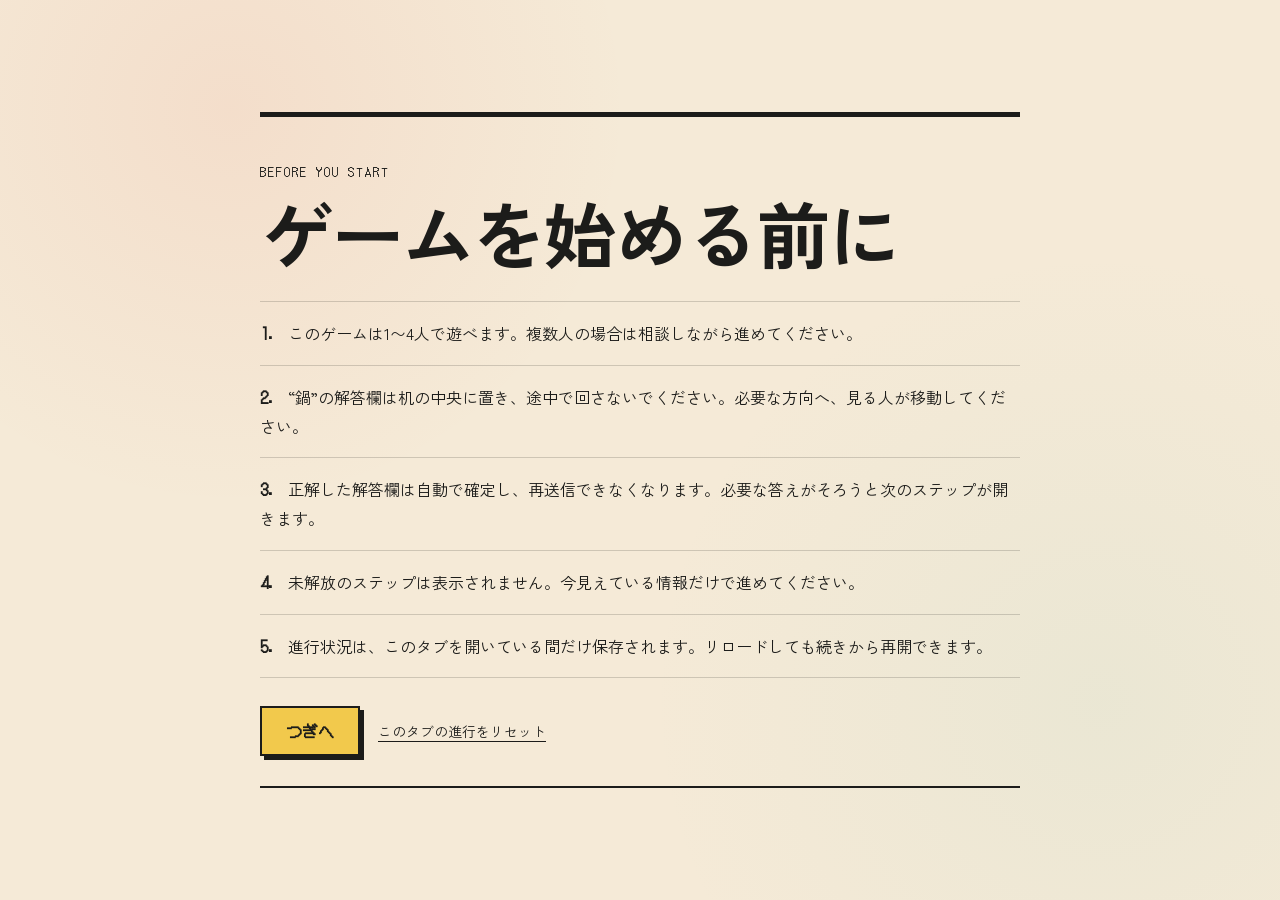
==== index.html @ 9301e927 "Add files via upload" ====
<!doctype html>
<html lang="ja">
<head>
  <meta charset="utf-8" />
  <meta name="viewport" content="width=device-width, initial-scale=1, viewport-fit=cover" />
  <title>ミステリーポットラック -YA MI NA BE-</title>
  <meta name="theme-color" content="#f6eddc" />
  <link rel="preconnect" href="https://fonts.googleapis.com">
  <link rel="preconnect" href="https://fonts.gstatic.com" crossorigin>
  <link href="https://fonts.googleapis.com/css2?family=DotGothic16&family=Zen+Kaku+Gothic+New:wght@400;500;700;900&display=swap" rel="stylesheet">
  <link rel="stylesheet" href="./style.css" />
</head>
<body>
  <div class="onboarding" id="onboarding" aria-live="polite">
    <section class="onboarding-page is-active" data-onboarding-page="notice">
      <div class="onboarding-card">
        <p class="eyebrow">BEFORE YOU START</p>
        <h1 class="onboarding-title">ゲームを始める前に</h1>
        <div class="notice-list">
          <p><strong>1.</strong> このゲームは1〜4人で遊べます。複数人の場合は相談しながら進めてください。</p>
          <p><strong>2.</strong> “鍋”の解答欄は机の中央に置き、途中で回さないでください。必要な方向へ、見る人が移動してください。</p>
          <p><strong>3.</strong> 正解した解答欄は自動で確定し、再送信できなくなります。必要な答えがそろうと次のステップが開きます。</p>
          <p><strong>4.</strong> 未解放のステップは表示されません。今見えている情報だけで進めてください。</p>
          <p><strong>5.</strong> 進行状況は、このタブを開いている間だけ保存されます。リロードしても続きから再開できます。</p>
        </div>
        <div class="onboarding-actions">
          <button class="primary-button" id="toNameStep" type="button">つぎへ</button>
          <button class="text-button" id="resetProgress" type="button">このタブの進行をリセット</button>
        </div>
      </div>
    </section>

    <section class="onboarding-page" data-onboarding-page="name" aria-hidden="true">
      <div class="onboarding-card name-card">
        <p class="eyebrow">YOUR NAME</p>
        <h2 class="onboarding-title">あなたの名前を入力してください</h2>
        <p class="name-note">仮名6文字以内で入力してください。<br><span>※ハンドルネームも可能です。</span></p>
        <label class="name-label" for="playerName">なまえ</label>
        <div class="name-entry">
          <input id="playerName" type="text" maxlength="6" autocomplete="off" inputmode="text" placeholder="例：ユウ" aria-describedby="nameError">
          <button class="primary-button" id="startGame" type="button">はじめる</button>
        </div>
        <p class="name-error" id="nameError" role="alert"></p>
        <div class="name-preview" id="namePreview" aria-hidden="true">
          <div class="mini-avatar" id="namePreviewAvatar"><span class="mini-initial">Y</span></div>
          <div><span class="name-preview-label">表示イメージ</span><strong id="namePreviewText">ユウ</strong><small id="namePreviewRoman">YUU</small></div>
        </div>
        <button class="text-button back-button" id="backToNotice" type="button">注意事項にもどる</button>
      </div>
    </section>
  </div>

  <div id="gameShell" hidden>
    <button class="hint-button" type="button" onclick="window.open('./hint.html','_blank')" aria-label="ヒントを開く">
      <span class="hint-icon">?</span><span>HINT</span>
    </button>

    <header class="hero" id="top">
      <div class="hero-noise"></div>
      <div class="steam steam-1"></div>
      <div class="steam steam-2"></div>
      <div class="hero-inner">
        <p class="eyebrow">MYSTERY × POTLUCK × YA MI NA BE</p>
        <h1>
          <span class="title-main">ミステリーポットラック</span>
          <span class="title-sub">- YA MI NA BE -</span>
        </h1>
        <p class="tagline">その鍋の中身は、謎だけが知っている。</p>
        <div class="hero-pot" aria-hidden="true">
          <div class="pot-rim"></div>
          <div class="pot-body"><span>?</span><span>?</span><span>?</span><span>?</span></div>
        </div>
        <p class="scroll-cue">SCROLL TO START</p>
      </div>
    </header>

    <main>
      <section class="chapter chapter-light" id="stage-1" data-stage="1">
        <div class="chapter-index">01</div>
        <div class="chapter-copy">
          <p class="chapter-kicker" data-ui="stage1.kicker"></p>
          <h2 data-ui="stage1.title"></h2>
          <p data-ui="stage1.body"></p>
        </div>
        <div class="answer-grid answer-grid-4" data-answer-group="first4">
          <article class="answer-panel side-a"><div class="side-mark">A</div><label for="a1">Aの食材</label><div class="answer-row"><input id="a1" autocomplete="off" placeholder="こたえを入力"><button data-check="a1">CHECK</button></div><p class="feedback" id="fb-a1"></p></article>
          <article class="answer-panel side-b"><div class="side-mark">B</div><label for="b1">Bの食材</label><div class="answer-row"><input id="b1" autocomplete="off" placeholder="こたえを入力"><button data-check="b1">CHECK</button></div><p class="feedback" id="fb-b1"></p></article>
          <article class="answer-panel side-c"><div class="side-mark">C</div><label for="c1">Cの食材</label><div class="answer-row"><input id="c1" autocomplete="off" placeholder="こたえを入力"><button data-check="c1">CHECK</button></div><p class="feedback" id="fb-c1"></p></article>
          <article class="answer-panel side-d"><div class="side-mark">D</div><label for="d1">Dの食材</label><div class="answer-row"><input id="d1" autocomplete="off" placeholder="こたえを入力"><button data-check="d1">CHECK</button></div><p class="feedback" id="fb-d1"></p></article>
        </div>
      </section>

      <section class="chapter chapter-dark stage-hidden" id="stage-2" aria-hidden="true">
        <div class="chapter-index">02</div>
        <div class="chapter-copy"><p class="chapter-kicker" data-ui="stage2.kicker"></p><h2 data-ui="stage2.title"></h2><p data-ui="stage2.body"></p></div>
        <div class="answer-grid answer-grid-3" data-answer-group="first3">
          <article class="answer-panel compact"><div class="side-mark">E</div><label for="e1">共通食材 1</label><div class="answer-row"><input id="e1" autocomplete="off" placeholder="こたえ"><button data-check="e1">CHECK</button></div><p class="feedback" id="fb-e1"></p></article>
          <article class="answer-panel compact"><div class="side-mark">F</div><label for="f1">共通食材 2</label><div class="answer-row"><input id="f1" autocomplete="off" placeholder="こたえ"><button data-check="f1">CHECK</button></div><p class="feedback" id="fb-f1"></p></article>
          <article class="answer-panel compact"><div class="side-mark">G</div><label for="g1">共通食材 3</label><div class="answer-row"><input id="g1" autocomplete="off" placeholder="こたえ"><button data-check="g1">CHECK</button></div><p class="feedback" id="fb-g1"></p></article>
        </div>
      </section>

      <section class="chapter chapter-accent stage-hidden" id="stage-3" aria-hidden="true">
        <div class="chapter-index">03</div>
        <div class="chapter-copy"><p class="chapter-kicker" data-ui="stage3.kicker"></p><h2 data-ui="stage3.title"></h2><p data-ui="stage3.body"></p></div>
        <div class="final-entry"><input id="darkFinal" autocomplete="off" placeholder="最終回答"><button data-check="darkFinal">ANSWER</button><p class="feedback" id="fb-darkFinal"></p></div>
      </section>

      <section class="chapter chapter-turn stage-hidden" id="stage-turn" aria-hidden="true">
        <div class="chapter-index">04</div>
        <div class="chapter-copy"><p class="chapter-kicker" data-ui="turn.kicker"></p><h2 data-ui="turn.title"></h2><p data-ui="turn.body"></p></div>
        <div class="turn-puzzle-placeholder" aria-label="追加問題の仮表示">
          <p>［ここに追加問題が表示されます］</p>
        </div>
        <div class="final-entry"><input id="turnStep" autocomplete="off" placeholder="こたえを入力"><button data-check="turnStep">ANSWER</button><p class="feedback" id="fb-turnStep"></p></div>
      </section>

      <section class="chapter chapter-light stage-hidden" id="stage-4" aria-hidden="true">
        <div class="chapter-index">05</div>
        <div class="chapter-copy"><p class="chapter-kicker" data-ui="stage4.kicker"></p><h2 data-ui="stage4.title"></h2><p data-ui="stage4.body"></p></div>
        <div class="answer-grid answer-grid-4" data-answer-group="second4">
          <article class="answer-panel side-a"><div class="side-mark">A</div><label for="a2">Aの食材</label><div class="answer-row"><input id="a2" autocomplete="off" placeholder="こたえ"><button data-check="a2">CHECK</button></div><p class="feedback" id="fb-a2"></p></article>
          <article class="answer-panel side-b"><div class="side-mark">B</div><label for="b2">Bの食材</label><div class="answer-row"><input id="b2" autocomplete="off" placeholder="こたえ"><button data-check="b2">CHECK</button></div><p class="feedback" id="fb-b2"></p></article>
          <article class="answer-panel side-c"><div class="side-mark">C</div><label for="c2">Cの食材</label><div class="answer-row"><input id="c2" autocomplete="off" placeholder="こたえ"><button data-check="c2">CHECK</button></div><p class="feedback" id="fb-c2"></p></article>
          <article class="answer-panel side-d"><div class="side-mark">D</div><label for="d2">Dの食材</label><div class="answer-row"><input id="d2" autocomplete="off" placeholder="こたえ"><button data-check="d2">CHECK</button></div><p class="feedback" id="fb-d2"></p></article>
        </div>
      </section>

      <section class="chapter chapter-dark stage-hidden" id="stage-5" aria-hidden="true">
        <div class="chapter-index">06</div>
        <div class="chapter-copy"><p class="chapter-kicker" data-ui="stage5.kicker"></p><h2 data-ui="stage5.title"></h2><p data-ui="stage5.body"></p></div>
        <div class="answer-grid answer-grid-3" data-answer-group="second3">
          <article class="answer-panel compact"><div class="side-mark">E</div><label for="e2">食材 1</label><div class="answer-row"><input id="e2" autocomplete="off" placeholder="こたえ"><button data-check="e2">CHECK</button></div><p class="feedback" id="fb-e2"></p></article>
          <article class="answer-panel compact"><div class="side-mark">F</div><label for="f2">食材 2</label><div class="answer-row"><input id="f2" autocomplete="off" placeholder="こたえ"><button data-check="f2">CHECK</button></div><p class="feedback" id="fb-f2"></p></article>
          <article class="answer-panel compact"><div class="side-mark">G</div><label for="g2">食材 3</label><div class="answer-row"><input id="g2" autocomplete="off" placeholder="こたえ"><button data-check="g2">CHECK</button></div><p class="feedback" id="fb-g2"></p></article>
        </div>
      </section>

      <section class="chapter chapter-accent stage-hidden" id="stage-6" aria-hidden="true">
        <div class="chapter-index">07</div>
        <div class="chapter-copy"><p class="chapter-kicker" data-ui="stage6.kicker"></p><h2 data-ui="stage6.title"></h2><p data-ui="stage6.body"></p></div>
        <div class="final-entry"><input id="clearFinal" autocomplete="off" placeholder="最終回答"><button data-check="clearFinal">ANSWER</button><p class="feedback" id="fb-clearFinal"></p></div>
      </section>

      <section class="credits stage-hidden" id="credits" aria-hidden="true">
        <video class="credits-bg" autoplay muted loop playsinline poster="./assets/credits-poster-placeholder.jpg"><source src="./assets/credits-placeholder.mp4" type="video/mp4"></video>
        <div class="credits-overlay"></div>
        <div class="credits-content"><p class="clear-mark">CLEAR</p><h2>だんけつ</h2><p class="credits-lead" data-ui="credits.lead"></p><div class="roll"><p>MYSTERY POTLUCK - YA MI NA BE -</p><p>Planning / Story / Puzzle Design</p><p>YOUR TEAM</p><p class="roll-gap">SPECIAL THANKS</p><p>PLAYERS WHO GATHER AROUND THE POT</p></div></div>
      </section>
    </main>

    <div class="story-modal" id="storyModal" aria-hidden="true">
      <div class="story-backdrop" data-close-story></div>
      <div class="story-sheet" role="dialog" aria-modal="true" aria-labelledby="storySpeaker">
        <button class="story-close" type="button" data-close-story aria-label="閉じる">×</button>
        <div class="portrait" id="storyPortrait"><span class="portrait-initial" id="portraitInitial"></span></div>
        <div class="story-body"><p class="story-speaker" id="storySpeaker"></p><div class="story-text" id="storyText"></div><button class="story-next" id="storyNext">NEXT</button></div>
      </div>
    </div>
  </div>

  <script src="./answer-data.js"></script>
  <script src="./ui-data.js"></script>
  <script src="./story-data.js"></script>
  <script src="./script.js"></script>
</body>
</html>
---- style.css ----
:root{
  --paper:#f5ead7;
  --ink:#1c1c1a;
  --red:#e44e3d;
  --yellow:#f2c94c;
  --mint:#8bc9b5;
  --navy:#1f3245;
  --cream:#fff8eb;
  --line:rgba(28,28,26,.18);
}
*{box-sizing:border-box}
html{scroll-behavior:smooth;background:var(--paper)}
body{margin:0;font-family:"Zen Kaku Gothic New",system-ui,-apple-system,BlinkMacSystemFont,"Hiragino Sans","Yu Gothic",sans-serif;color:var(--ink);background:
  radial-gradient(circle at 20% 0%, rgba(228,78,61,.07), transparent 28rem),
  radial-gradient(circle at 90% 35%, rgba(139,201,181,.09), transparent 30rem),
  var(--paper);overflow-x:hidden}
button,input{font:inherit}
button{cursor:pointer}
.hero{min-height:100svh;display:grid;place-items:center;position:relative;overflow:hidden;padding:88px 24px 56px;background:linear-gradient(180deg,#f7ecd9,#f5ead7)}
.hero-noise{position:absolute;inset:0;opacity:.22;pointer-events:none;background-image:radial-gradient(rgba(28,28,26,.25) .7px, transparent .7px);background-size:6px 6px;mix-blend-mode:multiply}
.hero-inner{width:min(1020px,100%);position:relative;z-index:2;text-align:center}
.eyebrow,.chapter-kicker{font-family:"DotGothic16",monospace;letter-spacing:.16em;text-transform:uppercase;font-size:.78rem}
h1{margin:16px 0 12px;line-height:.95;display:grid;gap:10px}
.title-main{font-weight:900;font-size:clamp(2.6rem,8vw,6.4rem);letter-spacing:-.06em}
.title-sub{font-family:"DotGothic16",monospace;font-size:clamp(1rem,2.6vw,1.7rem);letter-spacing:.24em}
.tagline{font-size:clamp(1.05rem,2.5vw,1.55rem);font-weight:700;margin:26px 0 36px}
.hero-pot{width:min(330px,68vw);aspect-ratio:1.35/1;margin:0 auto;position:relative;filter:drop-shadow(0 16px 0 rgba(28,28,26,.06))}
.pot-rim{position:absolute;left:0;right:0;top:16%;height:30%;border:3px solid var(--ink);border-radius:50%;background:var(--cream);z-index:2}
.pot-body{position:absolute;inset:28% 5% 4%;background:var(--navy);clip-path:polygon(5% 0,95% 0,86% 92%,14% 92%);display:grid;grid-template-columns:repeat(4,1fr);place-items:center;color:var(--cream);font-family:"DotGothic16";font-size:2.6rem;border-bottom:8px solid #152432}
.scroll-cue{margin-top:34px;font-family:"DotGothic16";letter-spacing:.18em;font-size:.75rem}
.steam{position:absolute;width:120px;height:340px;border-left:3px solid rgba(255,255,255,.65);border-radius:50%;filter:blur(.2px);opacity:.7;animation:floatSteam 7s ease-in-out infinite}
.steam-1{left:28%;top:18%}.steam-2{right:27%;top:25%;animation-delay:-3s}
@keyframes floatSteam{0%,100%{transform:translateY(12px) rotate(8deg);opacity:.15}50%{transform:translateY(-30px) rotate(-6deg);opacity:.7}}
.hint-button{position:fixed;top:max(14px,env(safe-area-inset-top));right:14px;z-index:30;border:2px solid var(--ink);background:var(--yellow);color:var(--ink);height:44px;padding:0 14px;display:flex;align-items:center;gap:8px;font-family:"DotGothic16";font-weight:700;box-shadow:4px 4px 0 var(--ink)}
.hint-icon{display:grid;place-items:center;width:22px;height:22px;border:2px solid var(--ink);border-radius:50%;font-size:.8rem}
main{position:relative}
.story-anchor{height:1px}
.chapter{position:relative;min-height:82svh;padding:84px max(24px,calc((100vw - 1120px)/2)) 92px;border-top:2px solid var(--ink);transition:filter .3s,opacity .3s}
.chapter-light{background:rgba(255,248,235,.58)}
.chapter-dark{background:var(--navy);color:var(--cream)}
.chapter-accent{background:var(--red);color:#fff}
.chapter-index{font-family:"DotGothic16";font-size:clamp(4rem,11vw,8rem);line-height:.75;opacity:.16;position:absolute;top:54px;right:max(24px,calc((100vw - 1120px)/2))}
.chapter-copy{width:min(720px,100%);margin-bottom:36px;position:relative;z-index:1}
.chapter-copy h2{font-size:clamp(2rem,5vw,4.3rem);line-height:1.08;margin:10px 0 16px;letter-spacing:-.04em}
.chapter-copy p{font-size:1rem;line-height:1.95}
.answer-grid{display:grid;gap:14px;position:relative;z-index:1}
.answer-grid-4{grid-template-columns:repeat(2,minmax(0,1fr))}
.answer-grid-3{grid-template-columns:repeat(3,minmax(0,1fr))}
.answer-panel{position:relative;border-top:3px solid currentColor;border-bottom:1px solid currentColor;padding:20px 0 14px;background:transparent}
.answer-panel label{display:block;font-weight:900;margin-bottom:12px;padding-left:46px}
.side-mark{position:absolute;left:0;top:17px;width:32px;height:32px;border:2px solid currentColor;display:grid;place-items:center;font-family:"DotGothic16"}
.answer-row{display:grid;grid-template-columns:1fr auto;gap:8px}
.answer-row input,.final-entry input{width:100%;border:2px solid currentColor;background:rgba(255,255,255,.82);color:var(--ink);padding:14px 15px;outline:none;border-radius:0}
.chapter-dark input,.chapter-accent input{background:rgba(255,255,255,.94)}
.answer-row button,.final-entry button,.story-next{border:2px solid currentColor;background:transparent;color:inherit;padding:0 16px;font-family:"DotGothic16";font-weight:700;box-shadow:3px 3px 0 currentColor}
.answer-row button:hover,.final-entry button:hover,.story-next:hover{transform:translate(1px,1px);box-shadow:2px 2px 0 currentColor}
.feedback{min-height:1.4em;margin:8px 0 0;font-size:.85rem;font-weight:700}
.feedback.ok{color:#2f9d6b}.chapter-dark .feedback.ok,.chapter-accent .feedback.ok{color:#c7ffdd}
.feedback.ng{color:#c8352c}.chapter-dark .feedback.ng,.chapter-accent .feedback.ng{color:#ffd0cb}
.final-entry{width:min(680px,100%);display:grid;grid-template-columns:1fr auto;gap:10px;align-items:stretch}
.final-entry .feedback{grid-column:1/-1}
.locked{filter:grayscale(.3);opacity:.38;pointer-events:none;user-select:none}
.lock-strip{display:none;position:absolute;inset:0 auto auto 0;background:var(--ink);color:var(--cream);padding:8px 14px;font-family:"DotGothic16";font-size:.72rem;letter-spacing:.08em;z-index:4}
.locked .lock-strip{display:block}
.credits{min-height:100svh;position:relative;overflow:hidden;display:grid;place-items:center;padding:80px 24px;background:#121212;color:white;border-top:2px solid var(--ink)}
.credits-bg{position:absolute;inset:0;width:100%;height:100%;object-fit:cover;opacity:.35}
.credits-overlay{position:absolute;inset:0;background:linear-gradient(180deg,rgba(10,10,10,.2),rgba(10,10,10,.82))}
.credits-content{position:relative;z-index:2;text-align:center;width:min(760px,100%)}
.clear-mark{font-family:"DotGothic16";letter-spacing:.3em}.credits h2{font-size:clamp(4rem,14vw,9rem);margin:0 0 12px;letter-spacing:.12em}.credits-lead{font-weight:700;font-size:1.2rem}.roll{margin-top:80px;font-family:"DotGothic16";line-height:2.2;opacity:.88}.roll-gap{margin-top:40px}
.story-modal{position:fixed;inset:0;z-index:50;display:none;align-items:flex-end;justify-content:center}.story-modal.show{display:flex}.story-backdrop{position:absolute;inset:0;background:rgba(20,20,18,.58);backdrop-filter:blur(3px)}
.story-sheet{width:min(860px,calc(100% - 24px));margin:12px;background:var(--cream);color:var(--ink);border:3px solid var(--ink);box-shadow:10px 10px 0 var(--ink);position:relative;z-index:1;display:grid;grid-template-columns:110px 1fr;gap:18px;padding:20px;animation:sheetIn .28s ease-out}
@keyframes sheetIn{from{transform:translateY(30px);opacity:0}to{transform:translateY(0);opacity:1}}
.portrait{width:92px;height:112px;background:var(--red);color:white;border:3px solid var(--ink);display:grid;place-items:center;font-size:2.8rem;font-family:"DotGothic16";box-shadow:5px 5px 0 var(--ink)}
.story-speaker{font-family:"DotGothic16";margin:0 0 8px;letter-spacing:.08em}.story-text{font-size:1rem;line-height:1.9;min-height:4.8em}.story-next{margin-top:12px;color:var(--ink);border-color:var(--ink);padding:10px 18px}.story-close{position:absolute;right:8px;top:6px;background:transparent;border:0;font-size:1.5rem}
@media (max-width:760px){
  .hero{padding-top:96px}.answer-grid-4,.answer-grid-3{grid-template-columns:1fr}.chapter{padding:72px 18px 78px}.chapter-index{right:18px}.story-sheet{grid-template-columns:72px 1fr;gap:12px;padding:14px}.portrait{width:64px;height:82px;font-size:2rem}.answer-row{grid-template-columns:1fr 92px}.answer-row button{padding:0 8px}.hint-button{height:40px;padding:0 10px}.hint-button span:last-child{display:none}}

/* v2: progression / answer states */
.stage-hidden{display:none !important}
.answer-row input.is-correct,.final-entry input.is-correct{
  border-color:#2f9d6b;
  background:rgba(223,247,235,.96);
  color:#184f38;
  font-weight:900;
}
.answer-row button:disabled,.final-entry button:disabled{
  cursor:default;
  transform:none;
  box-shadow:none;
  opacity:1;
}
.answer-row button.is-correct,.final-entry button.is-correct{
  background:#2f9d6b;
  border-color:#2f9d6b;
  color:#fff;
}
.chapter-dark .answer-row button.is-correct,
.chapter-dark .final-entry button.is-correct,
.chapter-accent .answer-row button.is-correct,
.chapter-accent .final-entry button.is-correct{
  background:#c7ffdd;
  border-color:#c7ffdd;
  color:#173226;
}
.chapter-turn{
  background:#e8dfcc;
  color:var(--ink);
}
.turn-demo{
  width:min(720px,100%);
  margin:4px 0 28px;
  border-top:3px solid var(--ink);
  border-bottom:1px solid var(--ink);
  padding:26px 0;
}
.turn-demo>p{margin:16px 0 0;line-height:1.8;font-size:.92rem}
.plate-demo{
  width:min(330px,74vw);
  aspect-ratio:1/1;
  border:3px solid var(--ink);
  border-radius:50%;
  margin:0 auto;
  position:relative;
  display:grid;
  place-items:center;
  background:var(--cream);
}
.plate-pattern{
  position:absolute;
  inset:12px;
  border:2px dashed rgba(28,28,26,.5);
  border-radius:50%;
  display:flex;
  align-items:flex-start;
  justify-content:center;
  padding-top:13px;
  font-family:"DotGothic16",monospace;
  letter-spacing:.3em;
  font-size:.72rem;
}
.card-demo{
  width:58%;
  aspect-ratio:1.55/1;
  border:3px solid var(--ink);
  background:var(--yellow);
  display:grid;
  place-items:center;
  font-family:"DotGothic16",monospace;
  font-weight:900;
  box-shadow:5px 5px 0 var(--ink);
  transform:rotate(-8deg);
}
.card-demo span{font-size:2rem;line-height:1}
.portrait[data-tone="natsu"]{background:#e45b4f}
.portrait[data-tone="minato"]{background:#355c78}
.portrait[data-tone="haru"]{background:#689b76}
.portrait[data-tone="you"]{background:#ad7b34}
.portrait[data-tone="system"]{background:#252525}

/* v3: onboarding / player name */
.onboarding{position:fixed;inset:0;z-index:100;background:
  radial-gradient(circle at 18% 12%,rgba(228,78,61,.08),transparent 25rem),
  radial-gradient(circle at 86% 78%,rgba(139,201,181,.10),transparent 28rem),
  var(--paper);overflow:auto;transition:opacity .28s ease,visibility .28s ease}
.onboarding.is-hidden{opacity:0;visibility:hidden;pointer-events:none}
.onboarding-page{display:none;min-height:100svh;padding:48px 22px;place-items:center}
.onboarding-page.is-active{display:grid}
.onboarding-card{width:min(760px,100%);border-top:5px solid var(--ink);border-bottom:2px solid var(--ink);padding:34px 0 30px;position:relative}
.onboarding-title{font-size:clamp(2rem,7vw,4.6rem);line-height:1.08;letter-spacing:-.04em;margin:10px 0 28px}
.notice-list{display:grid;gap:0;border-top:1px solid var(--line)}
.notice-list p{margin:0;padding:17px 0;border-bottom:1px solid var(--line);line-height:1.8}
.notice-list strong{font-family:"DotGothic16",monospace;margin-right:8px}
.onboarding-actions{display:flex;align-items:center;gap:18px;flex-wrap:wrap;margin-top:28px}
.primary-button{border:2px solid var(--ink);background:var(--yellow);color:var(--ink);min-height:50px;padding:0 24px;font-family:"DotGothic16",monospace;font-weight:900;box-shadow:4px 4px 0 var(--ink)}
.primary-button:hover{transform:translate(1px,1px);box-shadow:3px 3px 0 var(--ink)}
.text-button{border:0;background:transparent;color:var(--ink);padding:8px 0;text-decoration:underline;text-underline-offset:4px;font-size:.86rem}
.name-card{width:min(680px,100%)}
.name-note{font-size:1rem;line-height:1.8;margin:-8px 0 28px}.name-note span{font-size:.86rem;opacity:.7}
.name-label{display:block;font-family:"DotGothic16",monospace;font-size:.78rem;letter-spacing:.12em;margin-bottom:8px}
.name-entry{display:grid;grid-template-columns:1fr auto;gap:10px}
.name-entry input{width:100%;border:2px solid var(--ink);background:var(--cream);padding:15px 16px;font-size:1.08rem;outline:none;border-radius:0}
.name-entry input:focus{box-shadow:0 0 0 3px rgba(242,201,76,.42)}
.name-error{min-height:1.6em;color:#c8352c;font-weight:800;margin:10px 0 0}
.name-preview{margin-top:24px;border-top:1px solid var(--line);border-bottom:1px solid var(--line);padding:18px 0;display:none;grid-template-columns:56px 1fr;gap:14px;align-items:center}
.name-preview.show{display:grid}
.name-preview-label{display:block;font-family:"DotGothic16",monospace;font-size:.68rem;letter-spacing:.1em;opacity:.6;margin-bottom:2px}
.name-preview strong{display:block;font-size:1.1rem}.name-preview small{display:block;font-family:"DotGothic16",monospace;letter-spacing:.08em;margin-top:2px;opacity:.68}
.mini-avatar{width:50px;height:54px;border:2px solid var(--ink);background:#ad7b34;position:relative;overflow:hidden;color:#fff}
.mini-avatar:before{content:"";position:absolute;width:18px;height:18px;border-radius:50%;background:rgba(255,255,255,.88);left:50%;top:16px;transform:translateX(-50%)}
.mini-avatar:after{content:"";position:absolute;width:32px;height:24px;border-radius:50% 50% 0 0;background:rgba(255,255,255,.88);left:50%;bottom:-4px;transform:translateX(-50%)}
.mini-initial{position:absolute;z-index:2;left:5px;top:2px;font-family:"DotGothic16",monospace;font-weight:900;font-size:.85rem}
.back-button{margin-top:20px}

/* v3: portrait = initial + silhouette */
.portrait{position:relative;overflow:hidden;isolation:isolate}
.portrait:before,.portrait:after{content:"";position:absolute;background:rgba(255,255,255,.9);z-index:-1;display:none}
.portrait[data-human="true"]:before{display:block;width:34px;height:34px;border-radius:50%;left:50%;top:33px;transform:translateX(-50%)}
.portrait[data-human="true"]:after{display:block;width:64px;height:52px;border-radius:48% 48% 0 0;left:50%;bottom:-10px;transform:translateX(-50%)}
.portrait-initial{position:absolute;left:8px;top:5px;z-index:2;font-size:1.2rem;font-weight:900;text-shadow:1px 1px 0 rgba(0,0,0,.22)}
.portrait[data-human="false"] .portrait-initial{position:static;font-size:2.8rem;text-shadow:none}

@media (max-width:760px){
  .onboarding-page{padding:34px 18px}.onboarding-card{padding-top:26px}.name-entry{grid-template-columns:1fr}.name-entry .primary-button{min-height:48px}.onboarding-actions{align-items:flex-start;flex-direction:column}
  .portrait[data-human="true"]:before{width:24px;height:24px;top:24px}.portrait[data-human="true"]:after{width:46px;height:38px}.portrait-initial{font-size:.95rem;left:5px;top:3px}
}

/* v5: 名前入力中はページ位置を固定。プレビュー出現でもカード高を跳ねさせない。 */
body.is-name-entry{overflow:hidden;position:fixed;inset:0;width:100%;height:100dvh;overscroll-behavior:none}
.onboarding-page[data-onboarding-page="name"]{position:fixed;inset:0;width:100%;height:100dvh;min-height:0;overflow:hidden;place-items:start center;padding:clamp(28px,7svh,72px) 22px 20px}
.onboarding-page[data-onboarding-page="name"] .name-card{max-height:calc(100dvh - 40px);overflow:hidden}
.name-error{min-height:1.6em}
.name-preview{min-height:72px;visibility:hidden;opacity:0;pointer-events:none}
.name-preview.show{visibility:visible;opacity:1}
@media(max-width:720px){.onboarding-page[data-onboarding-page="name"]{padding:24px 18px 12px}.onboarding-page[data-onboarding-page="name"] .name-card{max-height:calc(100dvh - 24px)}}

/* 地の文は人物UIを持たない。 */
.story-sheet.is-narration{grid-template-columns:1fr;padding:26px 30px}
.story-sheet.is-narration .portrait,.story-sheet.is-narration .story-speaker{display:none}
.story-sheet.is-narration .story-text{font-size:1.05rem;line-height:1.95}
.turn-puzzle-placeholder{margin-top:26px;border:2px dashed currentColor;padding:34px 22px;text-align:center;opacity:.72}
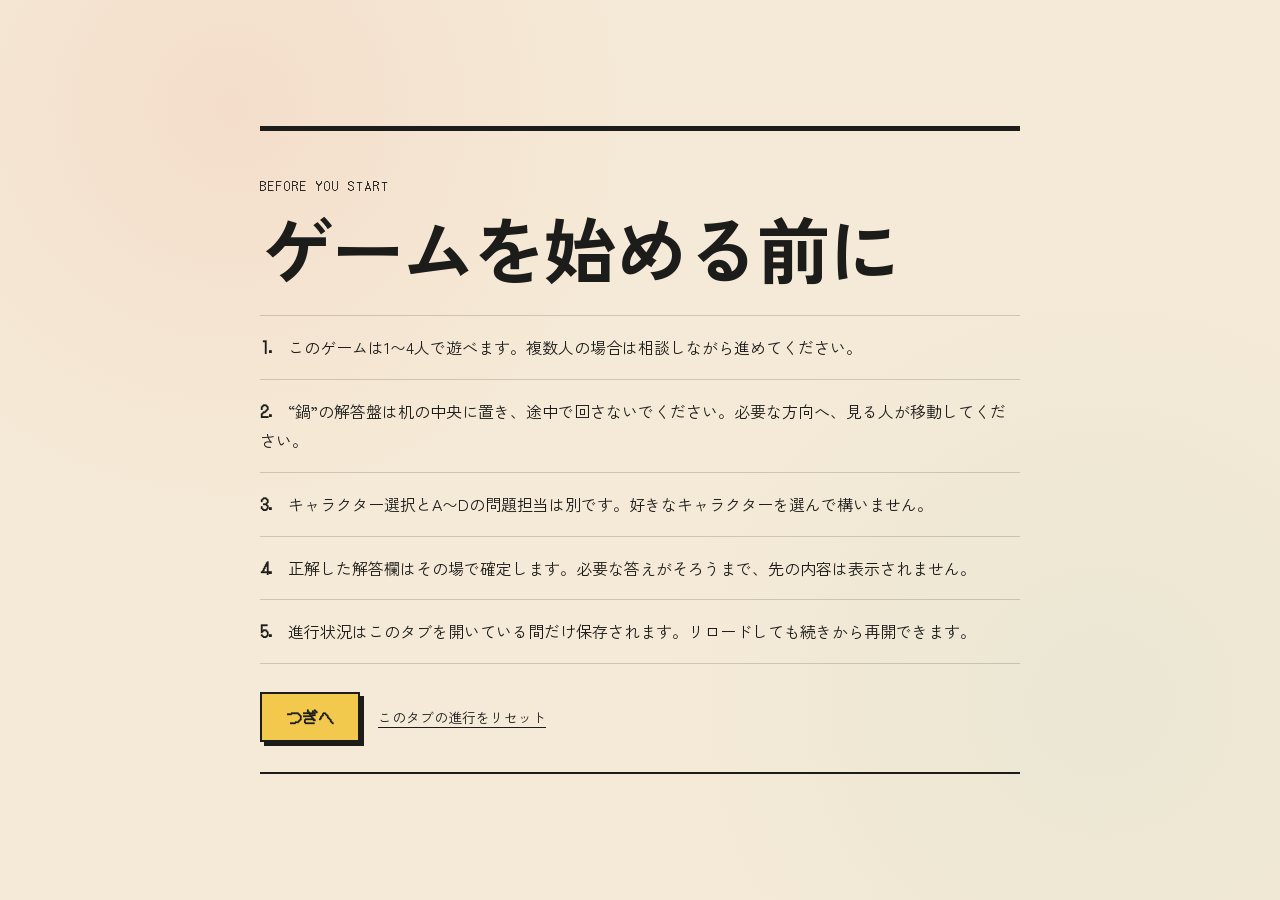
==== commit 31013a14: "Add files via upload" ====
--- a/index.html
+++ b/index.html
@@ -8,7 +8,7 @@
   <link rel="preconnect" href="https://fonts.googleapis.com">
   <link rel="preconnect" href="https://fonts.gstatic.com" crossorigin>
   <link href="https://fonts.googleapis.com/css2?family=DotGothic16&family=Zen+Kaku+Gothic+New:wght@400;500;700;900&display=swap" rel="stylesheet">
-  <link rel="stylesheet" href="./style.css" />
+  <link rel="stylesheet" href="./style.css?v=10" />
 </head>
 <body>
   <div class="onboarding" id="onboarding" aria-live="polite">
@@ -18,39 +18,49 @@
         <h1 class="onboarding-title">ゲームを始める前に</h1>
         <div class="notice-list">
           <p><strong>1.</strong> このゲームは1〜4人で遊べます。複数人の場合は相談しながら進めてください。</p>
-          <p><strong>2.</strong> “鍋”の解答欄は机の中央に置き、途中で回さないでください。必要な方向へ、見る人が移動してください。</p>
-          <p><strong>3.</strong> 正解した解答欄は自動で確定し、再送信できなくなります。必要な答えがそろうと次のステップが開きます。</p>
-          <p><strong>4.</strong> 未解放のステップは表示されません。今見えている情報だけで進めてください。</p>
-          <p><strong>5.</strong> 進行状況は、このタブを開いている間だけ保存されます。リロードしても続きから再開できます。</p>
+          <p><strong>2.</strong> “鍋”の解答盤は机の中央に置き、途中で回さないでください。必要な方向へ、見る人が移動してください。</p>
+          <p><strong>3.</strong> キャラクター選択とA〜Dの問題担当は別です。好きなキャラクターを選んで構いません。</p>
+          <p><strong>4.</strong> 正解した解答欄はその場で確定します。必要な答えがそろうまで、先の内容は表示されません。</p>
+          <p><strong>5.</strong> 進行状況はこのタブを開いている間だけ保存されます。リロードしても続きから再開できます。</p>
         </div>
         <div class="onboarding-actions">
-          <button class="primary-button" id="toNameStep" type="button">つぎへ</button>
+          <button class="primary-button" id="toPlayersStep" type="button">つぎへ</button>
           <button class="text-button" id="resetProgress" type="button">このタブの進行をリセット</button>
         </div>
       </div>
     </section>
 
-    <section class="onboarding-page" data-onboarding-page="name" aria-hidden="true">
-      <div class="onboarding-card name-card">
-        <p class="eyebrow">YOUR NAME</p>
-        <h2 class="onboarding-title">あなたの名前を入力してください</h2>
-        <p class="name-note">仮名6文字以内で入力してください。<br><span>※ハンドルネームも可能です。</span></p>
-        <label class="name-label" for="playerName">なまえ</label>
-        <div class="name-entry">
-          <input id="playerName" type="text" maxlength="6" autocomplete="off" inputmode="text" placeholder="例：ユウ" aria-describedby="nameError">
-          <button class="primary-button" id="startGame" type="button">はじめる</button>
+    <section class="onboarding-page" data-onboarding-page="players" aria-hidden="true">
+      <div class="onboarding-card setup-card">
+        <p class="eyebrow">PLAYERS</p>
+        <h2 class="onboarding-title">何人で遊びますか？</h2>
+        <p class="setup-note">実際にこのゲームを遊ぶ人数を選んでください。</p>
+        <div class="player-count" id="playerCountButtons" aria-label="参加人数"></div>
+        <div class="onboarding-actions">
+          <button class="primary-button" id="toCharactersStep" type="button" disabled>キャラクターを選ぶ</button>
+          <button class="text-button" id="backToNotice" type="button">注意事項にもどる</button>
         </div>
-        <p class="name-error" id="nameError" role="alert"></p>
-        <div class="name-preview" id="namePreview" aria-hidden="true">
-          <div class="mini-avatar" id="namePreviewAvatar"><span class="mini-initial">Y</span></div>
-          <div><span class="name-preview-label">表示イメージ</span><strong id="namePreviewText">ユウ</strong><small id="namePreviewRoman">YUU</small></div>
+      </div>
+    </section>
+
+    <section class="onboarding-page" data-onboarding-page="characters" aria-hidden="true">
+      <div class="onboarding-card character-setup-card">
+        <p class="eyebrow">CHARACTER SELECT</p>
+        <h2 class="onboarding-title">担当キャラクターを選ぼう</h2>
+        <p class="setup-note">一人ずつ好きなキャラクターを選んでください。選ばなかったキャラクターも物語には登場します。台詞を演じる必要はありません。</p>
+        <div class="player-slots" id="playerSlots"></div>
+        <p class="setup-error" id="setupError" role="alert"></p>
+        <div class="onboarding-actions">
+          <button class="primary-button" id="startGame" type="button">ゲームをはじめる</button>
+          <button class="text-button" id="backToPlayers" type="button">人数選択にもどる</button>
         </div>
-        <button class="text-button back-button" id="backToNotice" type="button">注意事項にもどる</button>
       </div>
     </section>
   </div>
 
   <div id="gameShell" hidden>
+    <audio id="bgmAudio" src="./assets/bgm-loop.ogg" loop preload="auto"></audio>
+    <button class="bgm-button" id="bgmToggle" type="button" aria-pressed="false" aria-label="BGMをオン・オフする"><span class="bgm-dot"></span><span id="bgmLabel">BGM ON</span></button>
     <button class="hint-button" type="button" onclick="window.open('./hint.html','_blank')" aria-label="ヒントを開く">
       <span class="hint-icon">?</span><span>HINT</span>
     </button>
@@ -109,8 +119,12 @@
       <section class="chapter chapter-turn stage-hidden" id="stage-turn" aria-hidden="true">
         <div class="chapter-index">04</div>
         <div class="chapter-copy"><p class="chapter-kicker" data-ui="turn.kicker"></p><h2 data-ui="turn.title"></h2><p data-ui="turn.body"></p></div>
-        <div class="turn-puzzle-placeholder" aria-label="追加問題の仮表示">
-          <p>［ここに追加問題が表示されます］</p>
+        <div class="guide-cue" aria-label="占いの手引きにある追加導線">
+          <div class="guide-mark" aria-hidden="true">↗</div>
+          <div class="guide-copy">
+            <p class="guide-label">FORTUNE GUIDE</p>
+            <p>手引きの隅にあった、あの一文。<br><strong>「結果に納得いかなかったら、こちらへ。」</strong></p>
+          </div>
         </div>
         <div class="final-entry"><input id="turnStep" autocomplete="off" placeholder="こたえを入力"><button data-check="turnStep">ANSWER</button><p class="feedback" id="fb-turnStep"></p></div>
       </section>
@@ -143,7 +157,7 @@
       </section>
 
       <section class="credits stage-hidden" id="credits" aria-hidden="true">
-        <video class="credits-bg" autoplay muted loop playsinline poster="./assets/credits-poster-placeholder.jpg"><source src="./assets/credits-placeholder.mp4" type="video/mp4"></video>
+        <div class="credits-bg credits-bg-placeholder" aria-hidden="true"></div>
         <div class="credits-overlay"></div>
         <div class="credits-content"><p class="clear-mark">CLEAR</p><h2>だんけつ</h2><p class="credits-lead" data-ui="credits.lead"></p><div class="roll"><p>MYSTERY POTLUCK - YA MI NA BE -</p><p>Planning / Story / Puzzle Design</p><p>YOUR TEAM</p><p class="roll-gap">SPECIAL THANKS</p><p>PLAYERS WHO GATHER AROUND THE POT</p></div></div>
       </section>
@@ -159,9 +173,10 @@
     </div>
   </div>
 
-  <script src="./answer-data.js"></script>
-  <script src="./ui-data.js"></script>
-  <script src="./story-data.js"></script>
-  <script src="./script.js"></script>
+  <script src="./answer-data.js?v=10"></script>
+  <script src="./character-data.js?v=10"></script>
+  <script src="./ui-data.js?v=10"></script>
+  <script src="./story-data.js?v=10"></script>
+  <script src="./script.js?v=10"></script>
 </body>
 </html>
--- a/style.css
+++ b/style.css
@@ -155,7 +155,6 @@
 .portrait[data-tone="minato"]{background:#355c78}
 .portrait[data-tone="haru"]{background:#689b76}
 .portrait[data-tone="you"]{background:#ad7b34}
-.portrait[data-tone="system"]{background:#252525}
 
 /* v3: onboarding / player name */
 .onboarding{position:fixed;inset:0;z-index:100;background:
@@ -205,16 +204,84 @@
 }
 
 /* v5: 名前入力中はページ位置を固定。プレビュー出現でもカード高を跳ねさせない。 */
-body.is-name-entry{overflow:hidden;position:fixed;inset:0;width:100%;height:100dvh;overscroll-behavior:none}
-.onboarding-page[data-onboarding-page="name"]{position:fixed;inset:0;width:100%;height:100dvh;min-height:0;overflow:hidden;place-items:start center;padding:clamp(28px,7svh,72px) 22px 20px}
-.onboarding-page[data-onboarding-page="name"] .name-card{max-height:calc(100dvh - 40px);overflow:hidden}
+body.is-name-entry{overflow:hidden;position:fixed;inset:0;width:100%;height:100svh;overscroll-behavior:none;touch-action:manipulation}
+.onboarding-page[data-onboarding-page="name"]{position:fixed;inset:0;width:100%;height:100svh;min-height:0;overflow:hidden;place-items:start center;padding:clamp(28px,7svh,72px) 22px 20px}
+.onboarding-page[data-onboarding-page="name"] .name-card{max-height:calc(100svh - 40px);overflow:hidden}
 .name-error{min-height:1.6em}
-.name-preview{min-height:72px;visibility:hidden;opacity:0;pointer-events:none}
+.name-preview{display:grid;min-height:72px;visibility:hidden;opacity:0;pointer-events:none}
 .name-preview.show{visibility:visible;opacity:1}
-@media(max-width:720px){.onboarding-page[data-onboarding-page="name"]{padding:24px 18px 12px}.onboarding-page[data-onboarding-page="name"] .name-card{max-height:calc(100dvh - 24px)}}
+@media(max-width:720px){.onboarding-page[data-onboarding-page="name"]{padding:24px 18px 12px}.onboarding-page[data-onboarding-page="name"] .name-card{max-height:calc(100svh - 24px)}}
 
 /* 地の文は人物UIを持たない。 */
 .story-sheet.is-narration{grid-template-columns:1fr;padding:26px 30px}
 .story-sheet.is-narration .portrait,.story-sheet.is-narration .story-speaker{display:none}
 .story-sheet.is-narration .story-text{font-size:1.05rem;line-height:1.95}
 .turn-puzzle-placeholder{margin-top:26px;border:2px dashed currentColor;padding:34px 22px;text-align:center;opacity:.72}
+
+/* キャラクターごとの話し味をUIでも判別しやすくする */
+.story-sheet[data-speaker-tone="natsu"]{border-top-color:#e45b4f}
+.story-sheet[data-speaker-tone="minato"]{border-top-color:#355c78}
+.story-sheet[data-speaker-tone="haru"]{border-top-color:#689b76}
+.story-sheet[data-speaker-tone="you"]{border-top-color:#ad7b34}
+.story-sheet:not(.is-narration){border-top-width:7px}
+
+/* ===== v10 onboarding: 参加人数 / キャラクター選択 ===== */
+body.is-setup-entry{overflow:hidden;position:fixed;inset:0;width:100%;height:100svh;overscroll-behavior:none}
+.onboarding-page[data-onboarding-page="players"],
+.onboarding-page[data-onboarding-page="characters"]{position:fixed;inset:0;width:100%;height:100svh;min-height:0;overflow:auto;padding:clamp(24px,5svh,56px) 20px 24px;align-items:start;justify-items:center}
+.setup-card,.character-setup-card{width:min(920px,100%)}
+.setup-note{line-height:1.8;margin:-10px 0 26px;max-width:740px}
+.player-count{display:grid;grid-template-columns:repeat(4,1fr);gap:10px;max-width:640px}
+.count-button{min-height:78px;border:2px solid var(--ink);background:var(--cream);font-family:"DotGothic16",monospace;font-weight:900;font-size:1.15rem;box-shadow:4px 4px 0 var(--ink)}
+.count-button.is-selected{background:var(--yellow);transform:translate(2px,2px);box-shadow:2px 2px 0 var(--ink)}
+.primary-button:disabled,.count-button:disabled{opacity:.4;cursor:not-allowed;box-shadow:none;transform:none}
+.player-slots{display:grid;gap:28px}
+.player-slot{border-top:2px solid var(--ink);padding-top:18px}
+.slot-head{display:flex;align-items:baseline;justify-content:space-between;gap:16px;margin-bottom:13px}
+.slot-head span{font-family:"DotGothic16",monospace;font-size:.74rem;letter-spacing:.12em;opacity:.62}
+.slot-head strong{font-size:1rem}
+.slot-name-label{display:block;font-size:.78rem;font-weight:700;margin-bottom:7px}
+.player-slot>input{width:min(360px,100%);border:2px solid var(--ink);background:var(--cream);padding:12px 14px;border-radius:0;outline:none}
+.player-slot>input:focus{box-shadow:0 0 0 3px rgba(242,201,76,.42)}
+.slot-name-error{min-height:1.4em;margin:5px 0 12px;color:#c8352c;font-size:.76rem;font-weight:700}
+.character-grid{display:grid;grid-template-columns:repeat(4,1fr);gap:10px}
+.character-card{border:2px solid var(--ink);background:var(--cream);padding:12px;text-align:left;display:grid;grid-template-columns:52px 1fr;gap:10px;min-height:142px;box-shadow:3px 3px 0 var(--ink)}
+.character-card:hover:not(:disabled){transform:translate(1px,1px);box-shadow:2px 2px 0 var(--ink)}
+.character-card.is-selected{background:#fff1a9;box-shadow:1px 1px 0 var(--ink);transform:translate(2px,2px)}
+.character-card:disabled:not(.is-selected){opacity:.28;cursor:not-allowed;box-shadow:none}
+.character-avatar{width:48px;height:58px;border:2px solid var(--ink);position:relative;overflow:hidden;display:block;color:#fff}
+.character-avatar:before{content:"";position:absolute;width:18px;height:18px;border-radius:50%;background:rgba(255,255,255,.9);left:50%;top:16px;transform:translateX(-50%)}
+.character-avatar:after{content:"";position:absolute;width:34px;height:27px;border-radius:50% 50% 0 0;background:rgba(255,255,255,.9);left:50%;bottom:-4px;transform:translateX(-50%)}
+.character-avatar b{position:absolute;left:4px;top:1px;z-index:2;font-family:"DotGothic16",monospace}
+.character-avatar[data-char="arisa"]{background:#d85a66}.character-avatar[data-char="tsubasa"]{background:#3e7595}.character-avatar[data-char="sena"]{background:#374451}.character-avatar[data-char="haruka"]{background:#6a9471}
+.character-copy{display:block}.character-copy strong{display:block;font-size:1rem;margin-bottom:3px}.character-copy em{display:block;font-style:normal;font-weight:700;font-size:.76rem;margin-bottom:7px}.character-copy small{display:block;line-height:1.55;font-size:.68rem;opacity:.72}
+.setup-error{min-height:1.5em;color:#c8352c;font-weight:800;margin:15px 0 0}
+
+/* v10 story character tones */
+.portrait[data-tone="arisa"]{background:#d85a66}.portrait[data-tone="tsubasa"]{background:#3e7595}.portrait[data-tone="sena"]{background:#374451}.portrait[data-tone="haruka"]{background:#6a9471}
+.story-sheet[data-speaker-tone="arisa"]{border-top-color:#d85a66}.story-sheet[data-speaker-tone="tsubasa"]{border-top-color:#3e7595}.story-sheet[data-speaker-tone="sena"]{border-top-color:#374451}.story-sheet[data-speaker-tone="haruka"]{border-top-color:#6a9471}
+
+/* v10 guide cue */
+.guide-cue{width:min(720px,100%);margin:28px 0 26px;padding:22px 0;border-top:1px solid currentColor;border-bottom:1px solid currentColor;display:grid;grid-template-columns:80px 1fr;gap:18px;align-items:center}
+.guide-mark{width:64px;height:64px;border:2px solid currentColor;display:grid;place-items:center;font-family:"DotGothic16",monospace;font-size:1.8rem;transform:rotate(-4deg)}
+.guide-copy p{margin:0;line-height:1.8}.guide-label{font-family:"DotGothic16",monospace;font-size:.7rem;letter-spacing:.16em;opacity:.58;margin-bottom:6px!important}
+
+/* v10 BGM control */
+.bgm-button{position:fixed;right:18px;bottom:18px;z-index:70;border:2px solid var(--ink);background:rgba(255,248,235,.94);color:var(--ink);height:38px;padding:0 12px;display:flex;align-items:center;gap:8px;font-family:"DotGothic16",monospace;font-size:.72rem;font-weight:900;box-shadow:3px 3px 0 var(--ink)}
+.bgm-dot{width:8px;height:8px;border-radius:50%;background:#46a66f;box-shadow:0 0 0 3px rgba(70,166,111,.16)}
+.bgm-button.is-off .bgm-dot{background:#777;box-shadow:none}
+
+@media(max-width:820px){
+  .character-grid{grid-template-columns:repeat(2,1fr)}
+  .character-card{min-height:126px}
+}
+@media(max-width:560px){
+  .player-count{grid-template-columns:repeat(2,1fr)}
+  .character-grid{grid-template-columns:1fr}
+  .character-card{min-height:112px}
+  .character-setup-card .onboarding-title{font-size:2rem;margin-bottom:20px}
+  .guide-cue{grid-template-columns:58px 1fr}.guide-mark{width:50px;height:50px}
+  .bgm-button{right:12px;bottom:12px;height:34px;padding:0 10px}
+}
+.credits-bg-placeholder{position:absolute;inset:0;background:radial-gradient(circle at 50% 38%,rgba(255,231,166,.23),transparent 18rem),linear-gradient(180deg,#28333a,#111718)}
+.credits-bg-placeholder:after{content:"";position:absolute;inset:0;background:radial-gradient(ellipse at 50% 100%,rgba(255,255,255,.09),transparent 50%);opacity:.7}
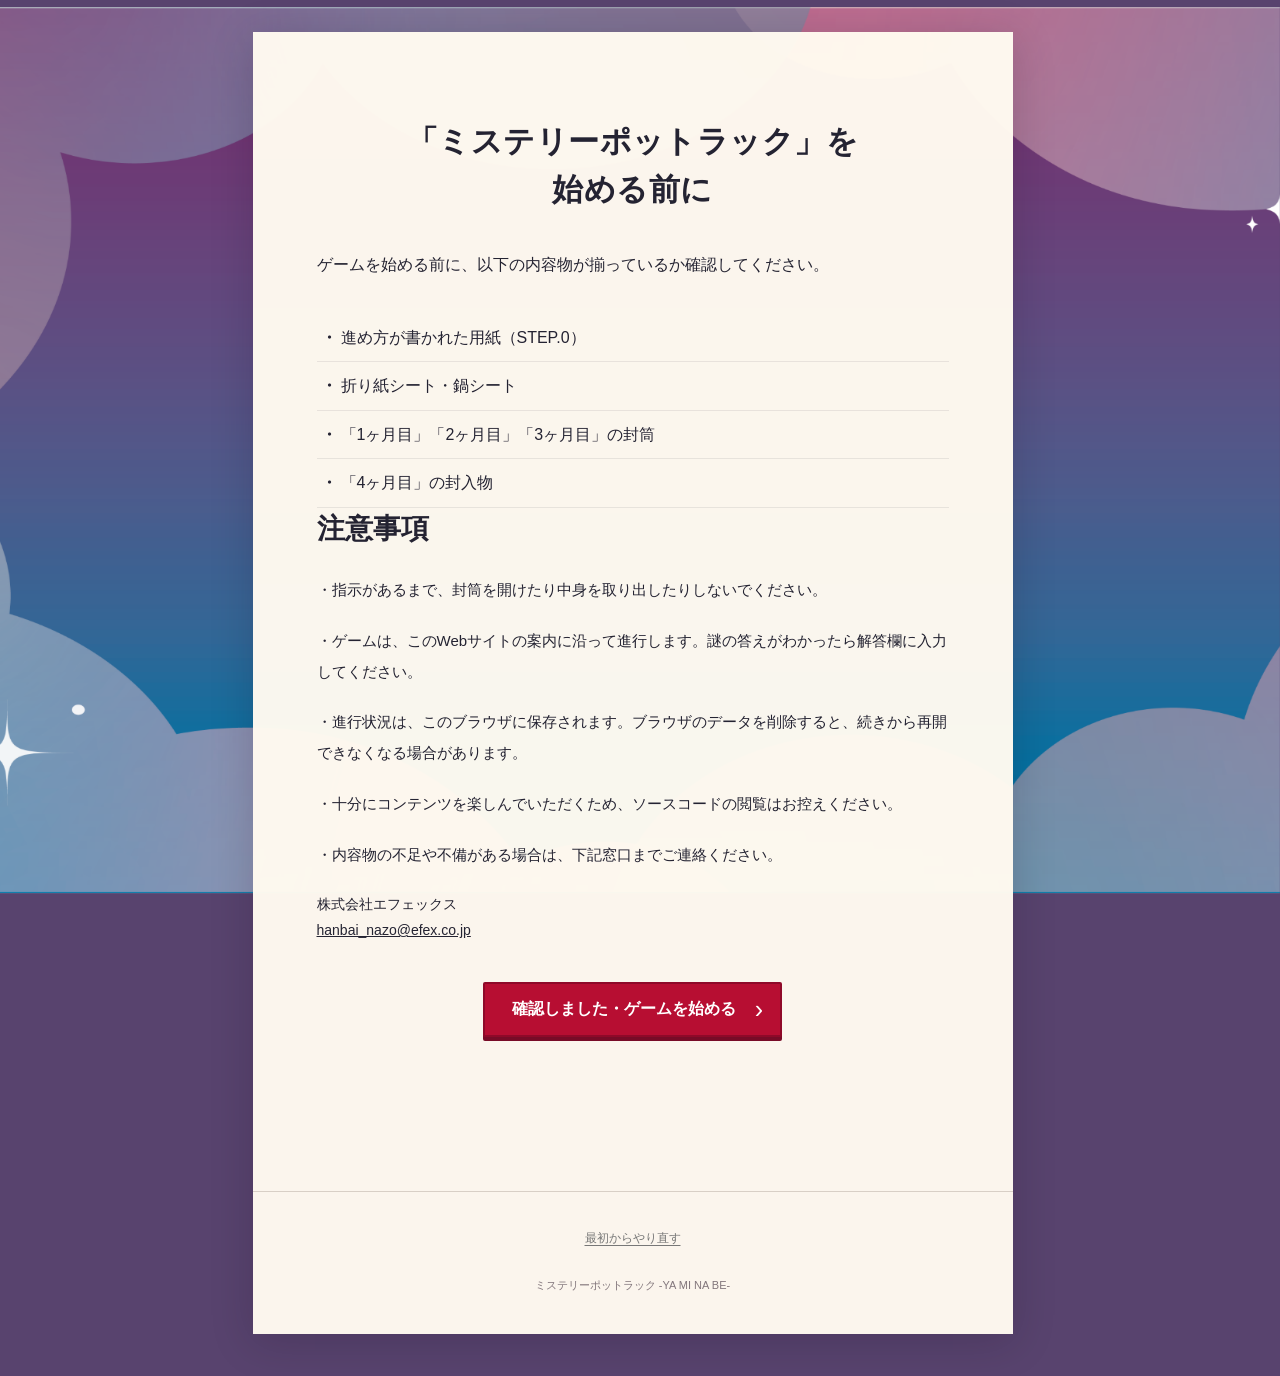
==== commit ab33efd8: "Add files via upload" ====
--- a/index.html
+++ b/index.html
@@ -1,182 +1,28 @@
 <!doctype html>
 <html lang="ja">
 <head>
-  <meta charset="utf-8" />
-  <meta name="viewport" content="width=device-width, initial-scale=1, viewport-fit=cover" />
+  <meta charset="utf-8">
+  <meta name="viewport" content="width=device-width, initial-scale=1, viewport-fit=cover">
+  <meta name="theme-color" content="#684879">
+  <meta name="robots" content="noindex,nofollow">
   <title>ミステリーポットラック -YA MI NA BE-</title>
-  <meta name="theme-color" content="#f6eddc" />
-  <link rel="preconnect" href="https://fonts.googleapis.com">
-  <link rel="preconnect" href="https://fonts.gstatic.com" crossorigin>
-  <link href="https://fonts.googleapis.com/css2?family=DotGothic16&family=Zen+Kaku+Gothic+New:wght@400;500;700;900&display=swap" rel="stylesheet">
-  <link rel="stylesheet" href="./style.css?v=10" />
+  <link rel="stylesheet" href="./style.css">
+  <script src="./game-data.js" defer></script>
+  <script src="./app.js" defer></script>
 </head>
 <body>
-  <div class="onboarding" id="onboarding" aria-live="polite">
-    <section class="onboarding-page is-active" data-onboarding-page="notice">
-      <div class="onboarding-card">
-        <p class="eyebrow">BEFORE YOU START</p>
-        <h1 class="onboarding-title">ゲームを始める前に</h1>
-        <div class="notice-list">
-          <p><strong>1.</strong> このゲームは1〜4人で遊べます。複数人の場合は相談しながら進めてください。</p>
-          <p><strong>2.</strong> “鍋”の解答盤は机の中央に置き、途中で回さないでください。必要な方向へ、見る人が移動してください。</p>
-          <p><strong>3.</strong> キャラクター選択とA〜Dの問題担当は別です。好きなキャラクターを選んで構いません。</p>
-          <p><strong>4.</strong> 正解した解答欄はその場で確定します。必要な答えがそろうまで、先の内容は表示されません。</p>
-          <p><strong>5.</strong> 進行状況はこのタブを開いている間だけ保存されます。リロードしても続きから再開できます。</p>
-        </div>
-        <div class="onboarding-actions">
-          <button class="primary-button" id="toPlayersStep" type="button">つぎへ</button>
-          <button class="text-button" id="resetProgress" type="button">このタブの進行をリセット</button>
-        </div>
-      </div>
-    </section>
-
-    <section class="onboarding-page" data-onboarding-page="players" aria-hidden="true">
-      <div class="onboarding-card setup-card">
-        <p class="eyebrow">PLAYERS</p>
-        <h2 class="onboarding-title">何人で遊びますか？</h2>
-        <p class="setup-note">実際にこのゲームを遊ぶ人数を選んでください。</p>
-        <div class="player-count" id="playerCountButtons" aria-label="参加人数"></div>
-        <div class="onboarding-actions">
-          <button class="primary-button" id="toCharactersStep" type="button" disabled>キャラクターを選ぶ</button>
-          <button class="text-button" id="backToNotice" type="button">注意事項にもどる</button>
-        </div>
-      </div>
-    </section>
-
-    <section class="onboarding-page" data-onboarding-page="characters" aria-hidden="true">
-      <div class="onboarding-card character-setup-card">
-        <p class="eyebrow">CHARACTER SELECT</p>
-        <h2 class="onboarding-title">担当キャラクターを選ぼう</h2>
-        <p class="setup-note">一人ずつ好きなキャラクターを選んでください。選ばなかったキャラクターも物語には登場します。台詞を演じる必要はありません。</p>
-        <div class="player-slots" id="playerSlots"></div>
-        <p class="setup-error" id="setupError" role="alert"></p>
-        <div class="onboarding-actions">
-          <button class="primary-button" id="startGame" type="button">ゲームをはじめる</button>
-          <button class="text-button" id="backToPlayers" type="button">人数選択にもどる</button>
-        </div>
-      </div>
-    </section>
-  </div>
-
-  <div id="gameShell" hidden>
-    <audio id="bgmAudio" src="./assets/bgm-loop.ogg" loop preload="auto"></audio>
-    <button class="bgm-button" id="bgmToggle" type="button" aria-pressed="false" aria-label="BGMをオン・オフする"><span class="bgm-dot"></span><span id="bgmLabel">BGM ON</span></button>
-    <button class="hint-button" type="button" onclick="window.open('./hint.html','_blank')" aria-label="ヒントを開く">
-      <span class="hint-icon">?</span><span>HINT</span>
-    </button>
-
-    <header class="hero" id="top">
-      <div class="hero-noise"></div>
-      <div class="steam steam-1"></div>
-      <div class="steam steam-2"></div>
-      <div class="hero-inner">
-        <p class="eyebrow">MYSTERY × POTLUCK × YA MI NA BE</p>
-        <h1>
-          <span class="title-main">ミステリーポットラック</span>
-          <span class="title-sub">- YA MI NA BE -</span>
-        </h1>
-        <p class="tagline">その鍋の中身は、謎だけが知っている。</p>
-        <div class="hero-pot" aria-hidden="true">
-          <div class="pot-rim"></div>
-          <div class="pot-body"><span>?</span><span>?</span><span>?</span><span>?</span></div>
-        </div>
-        <p class="scroll-cue">SCROLL TO START</p>
-      </div>
-    </header>
-
-    <main>
-      <section class="chapter chapter-light" id="stage-1" data-stage="1">
-        <div class="chapter-index">01</div>
-        <div class="chapter-copy">
-          <p class="chapter-kicker" data-ui="stage1.kicker"></p>
-          <h2 data-ui="stage1.title"></h2>
-          <p data-ui="stage1.body"></p>
-        </div>
-        <div class="answer-grid answer-grid-4" data-answer-group="first4">
-          <article class="answer-panel side-a"><div class="side-mark">A</div><label for="a1">Aの食材</label><div class="answer-row"><input id="a1" autocomplete="off" placeholder="こたえを入力"><button data-check="a1">CHECK</button></div><p class="feedback" id="fb-a1"></p></article>
-          <article class="answer-panel side-b"><div class="side-mark">B</div><label for="b1">Bの食材</label><div class="answer-row"><input id="b1" autocomplete="off" placeholder="こたえを入力"><button data-check="b1">CHECK</button></div><p class="feedback" id="fb-b1"></p></article>
-          <article class="answer-panel side-c"><div class="side-mark">C</div><label for="c1">Cの食材</label><div class="answer-row"><input id="c1" autocomplete="off" placeholder="こたえを入力"><button data-check="c1">CHECK</button></div><p class="feedback" id="fb-c1"></p></article>
-          <article class="answer-panel side-d"><div class="side-mark">D</div><label for="d1">Dの食材</label><div class="answer-row"><input id="d1" autocomplete="off" placeholder="こたえを入力"><button data-check="d1">CHECK</button></div><p class="feedback" id="fb-d1"></p></article>
-        </div>
-      </section>
-
-      <section class="chapter chapter-dark stage-hidden" id="stage-2" aria-hidden="true">
-        <div class="chapter-index">02</div>
-        <div class="chapter-copy"><p class="chapter-kicker" data-ui="stage2.kicker"></p><h2 data-ui="stage2.title"></h2><p data-ui="stage2.body"></p></div>
-        <div class="answer-grid answer-grid-3" data-answer-group="first3">
-          <article class="answer-panel compact"><div class="side-mark">E</div><label for="e1">共通食材 1</label><div class="answer-row"><input id="e1" autocomplete="off" placeholder="こたえ"><button data-check="e1">CHECK</button></div><p class="feedback" id="fb-e1"></p></article>
-          <article class="answer-panel compact"><div class="side-mark">F</div><label for="f1">共通食材 2</label><div class="answer-row"><input id="f1" autocomplete="off" placeholder="こたえ"><button data-check="f1">CHECK</button></div><p class="feedback" id="fb-f1"></p></article>
-          <article class="answer-panel compact"><div class="side-mark">G</div><label for="g1">共通食材 3</label><div class="answer-row"><input id="g1" autocomplete="off" placeholder="こたえ"><button data-check="g1">CHECK</button></div><p class="feedback" id="fb-g1"></p></article>
-        </div>
-      </section>
-
-      <section class="chapter chapter-accent stage-hidden" id="stage-3" aria-hidden="true">
-        <div class="chapter-index">03</div>
-        <div class="chapter-copy"><p class="chapter-kicker" data-ui="stage3.kicker"></p><h2 data-ui="stage3.title"></h2><p data-ui="stage3.body"></p></div>
-        <div class="final-entry"><input id="darkFinal" autocomplete="off" placeholder="最終回答"><button data-check="darkFinal">ANSWER</button><p class="feedback" id="fb-darkFinal"></p></div>
-      </section>
-
-      <section class="chapter chapter-turn stage-hidden" id="stage-turn" aria-hidden="true">
-        <div class="chapter-index">04</div>
-        <div class="chapter-copy"><p class="chapter-kicker" data-ui="turn.kicker"></p><h2 data-ui="turn.title"></h2><p data-ui="turn.body"></p></div>
-        <div class="guide-cue" aria-label="占いの手引きにある追加導線">
-          <div class="guide-mark" aria-hidden="true">↗</div>
-          <div class="guide-copy">
-            <p class="guide-label">FORTUNE GUIDE</p>
-            <p>手引きの隅にあった、あの一文。<br><strong>「結果に納得いかなかったら、こちらへ。」</strong></p>
-          </div>
-        </div>
-        <div class="final-entry"><input id="turnStep" autocomplete="off" placeholder="こたえを入力"><button data-check="turnStep">ANSWER</button><p class="feedback" id="fb-turnStep"></p></div>
-      </section>
-
-      <section class="chapter chapter-light stage-hidden" id="stage-4" aria-hidden="true">
-        <div class="chapter-index">05</div>
-        <div class="chapter-copy"><p class="chapter-kicker" data-ui="stage4.kicker"></p><h2 data-ui="stage4.title"></h2><p data-ui="stage4.body"></p></div>
-        <div class="answer-grid answer-grid-4" data-answer-group="second4">
-          <article class="answer-panel side-a"><div class="side-mark">A</div><label for="a2">Aの食材</label><div class="answer-row"><input id="a2" autocomplete="off" placeholder="こたえ"><button data-check="a2">CHECK</button></div><p class="feedback" id="fb-a2"></p></article>
-          <article class="answer-panel side-b"><div class="side-mark">B</div><label for="b2">Bの食材</label><div class="answer-row"><input id="b2" autocomplete="off" placeholder="こたえ"><button data-check="b2">CHECK</button></div><p class="feedback" id="fb-b2"></p></article>
-          <article class="answer-panel side-c"><div class="side-mark">C</div><label for="c2">Cの食材</label><div class="answer-row"><input id="c2" autocomplete="off" placeholder="こたえ"><button data-check="c2">CHECK</button></div><p class="feedback" id="fb-c2"></p></article>
-          <article class="answer-panel side-d"><div class="side-mark">D</div><label for="d2">Dの食材</label><div class="answer-row"><input id="d2" autocomplete="off" placeholder="こたえ"><button data-check="d2">CHECK</button></div><p class="feedback" id="fb-d2"></p></article>
-        </div>
-      </section>
-
-      <section class="chapter chapter-dark stage-hidden" id="stage-5" aria-hidden="true">
-        <div class="chapter-index">06</div>
-        <div class="chapter-copy"><p class="chapter-kicker" data-ui="stage5.kicker"></p><h2 data-ui="stage5.title"></h2><p data-ui="stage5.body"></p></div>
-        <div class="answer-grid answer-grid-3" data-answer-group="second3">
-          <article class="answer-panel compact"><div class="side-mark">E</div><label for="e2">食材 1</label><div class="answer-row"><input id="e2" autocomplete="off" placeholder="こたえ"><button data-check="e2">CHECK</button></div><p class="feedback" id="fb-e2"></p></article>
-          <article class="answer-panel compact"><div class="side-mark">F</div><label for="f2">食材 2</label><div class="answer-row"><input id="f2" autocomplete="off" placeholder="こたえ"><button data-check="f2">CHECK</button></div><p class="feedback" id="fb-f2"></p></article>
-          <article class="answer-panel compact"><div class="side-mark">G</div><label for="g2">食材 3</label><div class="answer-row"><input id="g2" autocomplete="off" placeholder="こたえ"><button data-check="g2">CHECK</button></div><p class="feedback" id="fb-g2"></p></article>
-        </div>
-      </section>
-
-      <section class="chapter chapter-accent stage-hidden" id="stage-6" aria-hidden="true">
-        <div class="chapter-index">07</div>
-        <div class="chapter-copy"><p class="chapter-kicker" data-ui="stage6.kicker"></p><h2 data-ui="stage6.title"></h2><p data-ui="stage6.body"></p></div>
-        <div class="final-entry"><input id="clearFinal" autocomplete="off" placeholder="最終回答"><button data-check="clearFinal">ANSWER</button><p class="feedback" id="fb-clearFinal"></p></div>
-      </section>
-
-      <section class="credits stage-hidden" id="credits" aria-hidden="true">
-        <div class="credits-bg credits-bg-placeholder" aria-hidden="true"></div>
-        <div class="credits-overlay"></div>
-        <div class="credits-content"><p class="clear-mark">CLEAR</p><h2>だんけつ</h2><p class="credits-lead" data-ui="credits.lead"></p><div class="roll"><p>MYSTERY POTLUCK - YA MI NA BE -</p><p>Planning / Story / Puzzle Design</p><p>YOUR TEAM</p><p class="roll-gap">SPECIAL THANKS</p><p>PLAYERS WHO GATHER AROUND THE POT</p></div></div>
-      </section>
-    </main>
-
-    <div class="story-modal" id="storyModal" aria-hidden="true">
-      <div class="story-backdrop" data-close-story></div>
-      <div class="story-sheet" role="dialog" aria-modal="true" aria-labelledby="storySpeaker">
-        <button class="story-close" type="button" data-close-story aria-label="閉じる">×</button>
-        <div class="portrait" id="storyPortrait"><span class="portrait-initial" id="portraitInitial"></span></div>
-        <div class="story-body"><p class="story-speaker" id="storySpeaker"></p><div class="story-text" id="storyText"></div><button class="story-next" id="storyNext">NEXT</button></div>
-      </div>
+  <main class="page" id="page">
+    <div id="game" class="game" aria-live="off"></div>
+    <footer class="footer">
+      <button class="quiet-button" type="button" id="reset">最初からやり直す</button>
+      <p>ミステリーポットラック -YA MI NA BE-</p>
+    </footer>
+  </main>
+  <div class="result-overlay" id="result-overlay" hidden>
+    <div class="result-dialog" role="dialog" aria-modal="true" aria-label="解答結果">
+      <button class="result-close" type="button" id="close-result" aria-label="閉じる">×</button>
+      <div id="result-body"></div>
     </div>
   </div>
-
-  <script src="./answer-data.js?v=10"></script>
-  <script src="./character-data.js?v=10"></script>
-  <script src="./ui-data.js?v=10"></script>
-  <script src="./story-data.js?v=10"></script>
-  <script src="./script.js?v=10"></script>
 </body>
 </html>
--- a/style.css
+++ b/style.css
@@ -1,287 +1,206 @@
-:root{
-  --paper:#f5ead7;
-  --ink:#1c1c1a;
-  --red:#e44e3d;
-  --yellow:#f2c94c;
-  --mint:#8bc9b5;
-  --navy:#1f3245;
-  --cream:#fff8eb;
-  --line:rgba(28,28,26,.18);
+:root {
+  --paper:#fffaf0;
+  --ink:#242332;
+  --red:#c8153c;
+  --red-hover:#a91032;
+  --muted:#69636b;
+  --border:#d8cfc6;
+  --font:"Hiragino Kaku Gothic ProN","Hiragino Sans","Yu Gothic",Meiryo,sans-serif;
+  --serif:"Yu Mincho","Hiragino Mincho ProN",serif;
 }
 *{box-sizing:border-box}
-html{scroll-behavior:smooth;background:var(--paper)}
-body{margin:0;font-family:"Zen Kaku Gothic New",system-ui,-apple-system,BlinkMacSystemFont,"Hiragino Sans","Yu Gothic",sans-serif;color:var(--ink);background:
-  radial-gradient(circle at 20% 0%, rgba(228,78,61,.07), transparent 28rem),
-  radial-gradient(circle at 90% 35%, rgba(139,201,181,.09), transparent 30rem),
-  var(--paper);overflow-x:hidden}
+html{background:#58436e;scroll-behavior:auto!important}
+body{margin:0;font-family:var(--font);color:var(--ink);line-height:1.85;min-height:100vh}
+body::before{content:"";position:fixed;inset:0;z-index:-1;background-image:url('./assets/background_pc.png');background-size:cover;background-position:center;background-repeat:no-repeat}
 button,input{font:inherit}
 button{cursor:pointer}
-.hero{min-height:100svh;display:grid;place-items:center;position:relative;overflow:hidden;padding:88px 24px 56px;background:linear-gradient(180deg,#f7ecd9,#f5ead7)}
-.hero-noise{position:absolute;inset:0;opacity:.22;pointer-events:none;background-image:radial-gradient(rgba(28,28,26,.25) .7px, transparent .7px);background-size:6px 6px;mix-blend-mode:multiply}
-.hero-inner{width:min(1020px,100%);position:relative;z-index:2;text-align:center}
-.eyebrow,.chapter-kicker{font-family:"DotGothic16",monospace;letter-spacing:.16em;text-transform:uppercase;font-size:.78rem}
-h1{margin:16px 0 12px;line-height:.95;display:grid;gap:10px}
-.title-main{font-weight:900;font-size:clamp(2.6rem,8vw,6.4rem);letter-spacing:-.06em}
-.title-sub{font-family:"DotGothic16",monospace;font-size:clamp(1rem,2.6vw,1.7rem);letter-spacing:.24em}
-.tagline{font-size:clamp(1.05rem,2.5vw,1.55rem);font-weight:700;margin:26px 0 36px}
-.hero-pot{width:min(330px,68vw);aspect-ratio:1.35/1;margin:0 auto;position:relative;filter:drop-shadow(0 16px 0 rgba(28,28,26,.06))}
-.pot-rim{position:absolute;left:0;right:0;top:16%;height:30%;border:3px solid var(--ink);border-radius:50%;background:var(--cream);z-index:2}
-.pot-body{position:absolute;inset:28% 5% 4%;background:var(--navy);clip-path:polygon(5% 0,95% 0,86% 92%,14% 92%);display:grid;grid-template-columns:repeat(4,1fr);place-items:center;color:var(--cream);font-family:"DotGothic16";font-size:2.6rem;border-bottom:8px solid #152432}
-.scroll-cue{margin-top:34px;font-family:"DotGothic16";letter-spacing:.18em;font-size:.75rem}
-.steam{position:absolute;width:120px;height:340px;border-left:3px solid rgba(255,255,255,.65);border-radius:50%;filter:blur(.2px);opacity:.7;animation:floatSteam 7s ease-in-out infinite}
-.steam-1{left:28%;top:18%}.steam-2{right:27%;top:25%;animation-delay:-3s}
-@keyframes floatSteam{0%,100%{transform:translateY(12px) rotate(8deg);opacity:.15}50%{transform:translateY(-30px) rotate(-6deg);opacity:.7}}
-.hint-button{position:fixed;top:max(14px,env(safe-area-inset-top));right:14px;z-index:30;border:2px solid var(--ink);background:var(--yellow);color:var(--ink);height:44px;padding:0 14px;display:flex;align-items:center;gap:8px;font-family:"DotGothic16";font-weight:700;box-shadow:4px 4px 0 var(--ink)}
-.hint-icon{display:grid;place-items:center;width:22px;height:22px;border:2px solid var(--ink);border-radius:50%;font-size:.8rem}
-main{position:relative}
-.story-anchor{height:1px}
-.chapter{position:relative;min-height:82svh;padding:84px max(24px,calc((100vw - 1120px)/2)) 92px;border-top:2px solid var(--ink);transition:filter .3s,opacity .3s}
-.chapter-light{background:rgba(255,248,235,.58)}
-.chapter-dark{background:var(--navy);color:var(--cream)}
-.chapter-accent{background:var(--red);color:#fff}
-.chapter-index{font-family:"DotGothic16";font-size:clamp(4rem,11vw,8rem);line-height:.75;opacity:.16;position:absolute;top:54px;right:max(24px,calc((100vw - 1120px)/2))}
-.chapter-copy{width:min(720px,100%);margin-bottom:36px;position:relative;z-index:1}
-.chapter-copy h2{font-size:clamp(2rem,5vw,4.3rem);line-height:1.08;margin:10px 0 16px;letter-spacing:-.04em}
-.chapter-copy p{font-size:1rem;line-height:1.95}
-.answer-grid{display:grid;gap:14px;position:relative;z-index:1}
-.answer-grid-4{grid-template-columns:repeat(2,minmax(0,1fr))}
-.answer-grid-3{grid-template-columns:repeat(3,minmax(0,1fr))}
-.answer-panel{position:relative;border-top:3px solid currentColor;border-bottom:1px solid currentColor;padding:20px 0 14px;background:transparent}
-.answer-panel label{display:block;font-weight:900;margin-bottom:12px;padding-left:46px}
-.side-mark{position:absolute;left:0;top:17px;width:32px;height:32px;border:2px solid currentColor;display:grid;place-items:center;font-family:"DotGothic16"}
-.answer-row{display:grid;grid-template-columns:1fr auto;gap:8px}
-.answer-row input,.final-entry input{width:100%;border:2px solid currentColor;background:rgba(255,255,255,.82);color:var(--ink);padding:14px 15px;outline:none;border-radius:0}
-.chapter-dark input,.chapter-accent input{background:rgba(255,255,255,.94)}
-.answer-row button,.final-entry button,.story-next{border:2px solid currentColor;background:transparent;color:inherit;padding:0 16px;font-family:"DotGothic16";font-weight:700;box-shadow:3px 3px 0 currentColor}
-.answer-row button:hover,.final-entry button:hover,.story-next:hover{transform:translate(1px,1px);box-shadow:2px 2px 0 currentColor}
-.feedback{min-height:1.4em;margin:8px 0 0;font-size:.85rem;font-weight:700}
-.feedback.ok{color:#2f9d6b}.chapter-dark .feedback.ok,.chapter-accent .feedback.ok{color:#c7ffdd}
-.feedback.ng{color:#c8352c}.chapter-dark .feedback.ng,.chapter-accent .feedback.ng{color:#ffd0cb}
-.final-entry{width:min(680px,100%);display:grid;grid-template-columns:1fr auto;gap:10px;align-items:stretch}
-.final-entry .feedback{grid-column:1/-1}
-.locked{filter:grayscale(.3);opacity:.38;pointer-events:none;user-select:none}
-.lock-strip{display:none;position:absolute;inset:0 auto auto 0;background:var(--ink);color:var(--cream);padding:8px 14px;font-family:"DotGothic16";font-size:.72rem;letter-spacing:.08em;z-index:4}
-.locked .lock-strip{display:block}
-.credits{min-height:100svh;position:relative;overflow:hidden;display:grid;place-items:center;padding:80px 24px;background:#121212;color:white;border-top:2px solid var(--ink)}
-.credits-bg{position:absolute;inset:0;width:100%;height:100%;object-fit:cover;opacity:.35}
-.credits-overlay{position:absolute;inset:0;background:linear-gradient(180deg,rgba(10,10,10,.2),rgba(10,10,10,.82))}
-.credits-content{position:relative;z-index:2;text-align:center;width:min(760px,100%)}
-.clear-mark{font-family:"DotGothic16";letter-spacing:.3em}.credits h2{font-size:clamp(4rem,14vw,9rem);margin:0 0 12px;letter-spacing:.12em}.credits-lead{font-weight:700;font-size:1.2rem}.roll{margin-top:80px;font-family:"DotGothic16";line-height:2.2;opacity:.88}.roll-gap{margin-top:40px}
-.story-modal{position:fixed;inset:0;z-index:50;display:none;align-items:flex-end;justify-content:center}.story-modal.show{display:flex}.story-backdrop{position:absolute;inset:0;background:rgba(20,20,18,.58);backdrop-filter:blur(3px)}
-.story-sheet{width:min(860px,calc(100% - 24px));margin:12px;background:var(--cream);color:var(--ink);border:3px solid var(--ink);box-shadow:10px 10px 0 var(--ink);position:relative;z-index:1;display:grid;grid-template-columns:110px 1fr;gap:18px;padding:20px;animation:sheetIn .28s ease-out}
-@keyframes sheetIn{from{transform:translateY(30px);opacity:0}to{transform:translateY(0);opacity:1}}
-.portrait{width:92px;height:112px;background:var(--red);color:white;border:3px solid var(--ink);display:grid;place-items:center;font-size:2.8rem;font-family:"DotGothic16";box-shadow:5px 5px 0 var(--ink)}
-.story-speaker{font-family:"DotGothic16";margin:0 0 8px;letter-spacing:.08em}.story-text{font-size:1rem;line-height:1.9;min-height:4.8em}.story-next{margin-top:12px;color:var(--ink);border-color:var(--ink);padding:10px 18px}.story-close{position:absolute;right:8px;top:6px;background:transparent;border:0;font-size:1.5rem}
-@media (max-width:760px){
-  .hero{padding-top:96px}.answer-grid-4,.answer-grid-3{grid-template-columns:1fr}.chapter{padding:72px 18px 78px}.chapter-index{right:18px}.story-sheet{grid-template-columns:72px 1fr;gap:12px;padding:14px}.portrait{width:64px;height:82px;font-size:2rem}.answer-row{grid-template-columns:1fr 92px}.answer-row button{padding:0 8px}.hint-button{height:40px;padding:0 10px}.hint-button span:last-child{display:none}}
+button:focus-visible,input:focus-visible{outline:3px solid #3867a4;outline-offset:3px}
+.page{width:min(760px,calc(100% - 64px));margin:32px auto 42px;background:rgba(255,250,240,.975);min-height:calc(100vh - 74px);box-shadow:0 7px 40px rgba(16,10,30,.18)}
+.game{padding:0 64px 72px}
+.panel{padding:72px 0 82px;border-bottom:1px solid var(--border)}
+.panel:first-child{padding-top:86px}
+.panel:last-child{border-bottom:0}
+.panel h1{font-size:clamp(23px,3vw,31px);line-height:1.55;margin:0 0 36px;text-align:center;font-weight:800;letter-spacing:.015em}
+.panel h2{font-size:clamp(21px,2.7vw,28px);line-height:1.5;margin:0 0 25px;text-align:center}
+.panel p{margin:0 0 20px}
+.panel p:last-child{margin-bottom:0}
+.panel .small{font-size:13px;color:var(--muted)}
+.notice-intro{margin-bottom:34px!important}
+.notice-heading{font-weight:800;font-size:17px;margin:38px 0 10px}
+.inventory{list-style:none;margin:0;padding:0}
+.inventory li{padding:9px 0 9px 24px;position:relative;border-bottom:1px solid rgba(36,35,50,.09)}
+.inventory li::before{content:'・';position:absolute;left:4px;font-weight:800}
+.notice-text{font-size:15px;line-height:2.05}
+.contact{margin-top:22px;font-size:14px}
+.contact a{color:inherit;overflow-wrap:anywhere}
+.actions{margin-top:38px;display:flex;justify-content:center;gap:12px;flex-wrap:wrap}
+.action{border:0;background:var(--red);color:#fff;padding:14px 34px;min-width:190px;font-size:16px;font-weight:800;line-height:1.4;min-height:52px;transition:background .12s}
+.action:hover{background:var(--red-hover)}
+.action:disabled{opacity:.45;cursor:not-allowed}
+.action.secondary{background:#fff;color:var(--red);border:1px solid var(--red)}
+.action.secondary:hover{background:#fff0f2}
+.step-heading{display:block;width:min(235px,65%);height:auto;margin:0 auto 38px;mix-blend-mode:multiply}
+.step-copy{text-align:center;font-size:17px;font-weight:700;line-height:1.9;margin-bottom:26px!important}
+.subcopy{text-align:center;font-size:14px;line-height:1.9;color:var(--muted)}
+.confirm-list{list-style:none;padding:0;margin:24px auto 20px;max-width:440px}
+.confirm-list li{padding:8px 0;border-bottom:1px solid var(--border)}
+.confirm-list li::before{content:'✓';color:var(--red);font-weight:800;margin-right:11px}
+.reveal{padding-top:38px;margin-top:40px;border-top:1px solid var(--border)}
+.reveal h3{font-size:20px;text-align:center;margin:0 0 18px}
+.reveal .subcopy{margin-bottom:25px}
+.instructions{max-width:520px;margin:24px auto 0;font-size:14px}
+.instructions summary{cursor:pointer;text-decoration:underline;text-underline-offset:4px;color:#6a2b43;text-align:center}
+.instructions p{padding:16px 4px 0}
+.story{font-size:16px;line-height:2.2;margin:0 auto 28px;max-width:540px}
+.story strong{font-weight:800}
+.story-dialogue{margin:22px 0;padding:0}
+.dialogue{margin:20px 0 22px;display:flex;flex-direction:column;align-items:flex-start;gap:6px}
+.dialogue .speaker{font-size:12px;font-weight:700;color:#6a334b}
+.bubble{background:#fff;border:1px solid #d4c9c0;padding:14px 19px;max-width:92%;font-size:15px;line-height:1.95;position:relative}
+.dialogue.operator{align-items:flex-end}
+.dialogue.operator .bubble{background:#f7e9ed;border-color:#e6b7c4}
+.answer-area{padding:32px 0 0;margin-top:32px;border-top:1px solid var(--border)}
+.answer-area h3{font-size:19px;margin:0 0 7px}
+.answer-area .subcopy{text-align:left;margin:0 0 18px;font-size:13px}
+.answer-form{display:flex;gap:10px;align-items:stretch}
+.answer-form input{min-width:0;flex:1;background:#fff;border:1px solid #c7bdb7;padding:12px 13px;font-size:16px;border-radius:0;color:var(--ink)}
+.answer-form .action{min-width:110px;padding:12px 16px;font-size:15px}
+.feedback{min-height:1.6em;margin:10px 0 0!important;font-size:14px;color:#a81738}
+.feedback.ok{color:#315d47}
+.log{margin:28px 0 0;padding:0;list-style:none}
+.log li{border-top:1px solid var(--border);padding:15px 0 17px}
+.log .found{display:flex;align-items:baseline;gap:14px;font-weight:800;font-size:17px}
+.log .number{font-size:12px;color:#8b5a69;font-family:Georgia,serif;min-width:22px}
+.log .bubble{display:inline-block;margin:9px 0 0 35px;max-width:calc(100% - 35px);font-size:14px;padding:10px 15px}
+.solved-name{font-family:var(--serif);font-size:clamp(27px,6vw,38px);text-align:center;font-weight:800;margin:24px 0}
+.story-break{padding:20px 0 0}
+.search-note{margin:28px 0;border:1px solid var(--border);background:#fff;padding:20px 23px;font-size:14px;line-height:1.9}
+.search-note strong{font-size:23px;color:#69314e}
+.secret-letter{border:1px solid #a88c8d;background:#fffef9;padding:25px 25px;margin:26px 0 34px;font-family:var(--serif);line-height:2.2}
+.secret-letter p{margin-bottom:12px}
+.unlock-message{font-size:13px;color:#6b5c63;text-align:center;margin:15px 0 0!important}
+.footer{padding:25px 24px 38px;text-align:center;border-top:1px solid var(--border);font-size:11px;color:#82767c}
+.footer p{margin:16px 0 0}
+.quiet-button{font-size:12px;background:none;border:0;color:#777;text-decoration:underline;text-underline-offset:3px;padding:10px}
+[hidden]{display:none!important}
+@media(max-width:740px){
+ body::before{background-image:url('./assets/background_sp.png');background-position:center center}
+ .page{width:calc(100% - 26px);margin:13px auto 26px;min-height:calc(100vh - 39px)}
+ .game{padding:0 24px 40px}
+ .panel{padding:54px 0 62px}
+ .panel:first-child{padding-top:60px}
+ .step-heading{width:min(220px,76%);margin-bottom:30px}
+ .notice-text{font-size:14px}
+ .action{width:100%;max-width:370px}
+ .answer-form .action{width:auto;min-width:84px;padding:10px 12px}
+ .answer-form input{width:100%;font-size:16px}
+ .bubble{max-width:100%}
+}
+@media(max-width:380px){.game{padding:0 18px 34px}.panel h1{font-size:22px}.answer-form{gap:6px}}
+@media(prefers-reduced-motion:reduce){*{transition:none!important;animation:none!important}}
+/* v5: 情報の役割を明確にする。装飾は操作と節目に限定。 */
+html{scrollbar-gutter:stable}
+body.modal-open{overflow:hidden}
+.notice-heading{text-align:left!important}
+.directive{background:var(--red);color:#fff;font-size:17px;line-height:1.8;font-weight:800;text-align:center;padding:17px 20px;margin:0 0 25px!important}
+.confirm-heading{font-size:19px;text-align:center;margin:0 0 22px}
+.instruction{margin:27px 0 0!important;border:2px solid var(--red);padding:17px 21px;color:#3e2d32;font-size:15px;font-weight:700;line-height:2}
+.mission{border:2px solid var(--red);padding:20px 16px;margin:0 0 22px;text-align:center;background:rgba(255,255,255,.52)}
+.mission-text{color:var(--red);font-size:clamp(18px,3vw,23px);font-weight:900;line-height:1.5}
+.pot-area{margin-top:54px}
+.progress-count{font-size:14px;color:var(--muted);margin:0 0 15px!important}
+.log{margin-top:25px}
+.log li{display:flex;align-items:baseline;gap:13px;flex-wrap:wrap;padding:12px 0}
+.log-index{font-size:12px;color:#916b73;font-family:Georgia,serif;min-width:24px}
+.log strong{font-size:17px}
+.comment-replay{border:0;background:none;color:#7d3d52;text-decoration:underline;text-underline-offset:3px;font-size:12px;margin-left:auto;padding:6px 0}
+.comment-replay:hover{color:var(--red)}
+.next-step{padding-top:26px;margin-top:28px}
+.next-step:has(.action:disabled){opacity:.72}
+.result-overlay{position:fixed;inset:0;z-index:1000;background:rgba(19,14,31,.68);display:flex;align-items:center;justify-content:center;padding:20px;overscroll-behavior:contain}
+.result-dialog{position:relative;background:var(--paper);width:min(490px,100%);max-height:min(82vh,750px);overflow-y:auto;padding:44px 36px 38px;box-shadow:0 12px 50px rgba(0,0,0,.27);border:1px solid #d9c7b8;color:var(--ink)}
+.result-close{position:absolute;right:10px;top:8px;width:44px;height:44px;border:0;background:transparent;color:#55434a;font-size:30px;font-weight:400;line-height:1}
+.result-close:hover{color:var(--red)}
+.result-title{text-align:center;color:var(--red);font-size:clamp(32px,6vw,43px);font-weight:900;letter-spacing:.025em;margin:2px 0 30px;line-height:1.4}
+.result-title.interim{font-size:clamp(30px,6vw,40px)}
+.result-speaker{color:#8c3e56;font-size:12px;font-weight:800;margin:0 0 6px 8px}
+.result-bubble{position:relative;background:#fff;border:1px solid #d5c5bc;padding:18px 21px;font-size:16px;line-height:2;white-space:pre-line}
+.result-bubble::before{content:"";position:absolute;left:24px;top:-9px;width:15px;height:15px;background:#fff;border-left:1px solid #d5c5bc;border-top:1px solid #d5c5bc;transform:rotate(45deg)}
+.result-mission{margin-top:32px;padding:23px 13px 6px;text-align:center;border-top:1px solid #d8cfc6}
+.result-mission-label{display:block;color:var(--red);font-size:13px;font-weight:800;letter-spacing:.06em;margin-bottom:10px}
+.result-mission strong{display:block;font-size:20px;line-height:1.7;color:#2b2830}
+.ending-image{max-width:660px;margin:0 auto}
+.ending-image img{display:block;width:100%;height:auto}
+.dialogue .bubble{white-space:pre-line}
+@media(max-width:740px){
+ .directive{font-size:15px;padding:14px 13px}
+ .instruction{font-size:14px;padding:14px 15px}
+ .result-dialog{padding:42px 23px 30px;max-height:86vh}
+ .result-bubble{padding:16px 16px;font-size:15px}
+ .result-mission strong{font-size:18px}
+ .log li{gap:8px}
+ .comment-replay{font-size:12px}
+}
 
-/* v2: progression / answer states */
-.stage-hidden{display:none !important}
-.answer-row input.is-correct,.final-entry input.is-correct{
-  border-color:#2f9d6b;
-  background:rgba(223,247,235,.96);
-  color:#184f38;
-  font-weight:900;
-}
-.answer-row button:disabled,.final-entry button:disabled{
+/* v6: 指示・確認欄・操作ボタンを見分けられるようにする */
+.action{
+  position:relative;
+  background:#b70e32;
+  border:2px solid #8f0929;
+  box-shadow:0 4px 0 #780b27;
+  padding:13px 44px 13px 27px;
+  min-height:55px;
+  border-radius:2px;
+  transition:background-color .12s, box-shadow .12s, transform .12s;
+}
+.action:not(:disabled)::after{
+  content:'›';
+  position:absolute;
+  right:17px;
+  top:50%;
+  transform:translateY(-53%);
+  font-size:25px;
+  font-weight:400;
+  line-height:1;
+}
+.action:not(:disabled):hover{background:#940b2a;box-shadow:0 4px 0 #58071b}
+.action:not(:disabled):active{transform:translateY(3px);box-shadow:0 1px 0 #780b27}
+.action:disabled{
+  opacity:1;
+  background:#e9e2dd;
+  color:#756a6d;
+  border:1px solid #d8cfcb;
+  box-shadow:none;
+  padding:13px 27px;
   cursor:default;
-  transform:none;
-  box-shadow:none;
-  opacity:1;
-}
-.answer-row button.is-correct,.final-entry button.is-correct{
-  background:#2f9d6b;
-  border-color:#2f9d6b;
-  color:#fff;
-}
-.chapter-dark .answer-row button.is-correct,
-.chapter-dark .final-entry button.is-correct,
-.chapter-accent .answer-row button.is-correct,
-.chapter-accent .final-entry button.is-correct{
-  background:#c7ffdd;
-  border-color:#c7ffdd;
-  color:#173226;
-}
-.chapter-turn{
-  background:#e8dfcc;
+}
+.action:disabled::after{content:none}
+/* 赤塗りの指示欄はボタンではない。カーソルや立体感を与えない */
+.directive{border:0;box-shadow:none;cursor:default}
+.confirm-phase{padding-top:28px}
+.confirm-card{
+  border:2px solid var(--red);
+  background:rgba(255,255,255,.28);
+  padding:25px 28px 23px;
+}
+.confirm-card .confirm-heading{
+  text-align:left;
+  margin:0 0 18px;
+  font-size:19px;
+}
+.confirm-card p{
+  margin:0 0 10px;
+  text-align:left;
+  font-size:15px;
+  line-height:1.9;
   color:var(--ink);
 }
-.turn-demo{
-  width:min(720px,100%);
-  margin:4px 0 28px;
-  border-top:3px solid var(--ink);
-  border-bottom:1px solid var(--ink);
-  padding:26px 0;
-}
-.turn-demo>p{margin:16px 0 0;line-height:1.8;font-size:.92rem}
-.plate-demo{
-  width:min(330px,74vw);
-  aspect-ratio:1/1;
-  border:3px solid var(--ink);
-  border-radius:50%;
-  margin:0 auto;
-  position:relative;
-  display:grid;
-  place-items:center;
-  background:var(--cream);
-}
-.plate-pattern{
-  position:absolute;
-  inset:12px;
-  border:2px dashed rgba(28,28,26,.5);
-  border-radius:50%;
-  display:flex;
-  align-items:flex-start;
-  justify-content:center;
-  padding-top:13px;
-  font-family:"DotGothic16",monospace;
-  letter-spacing:.3em;
-  font-size:.72rem;
-}
-.card-demo{
-  width:58%;
-  aspect-ratio:1.55/1;
-  border:3px solid var(--ink);
-  background:var(--yellow);
-  display:grid;
-  place-items:center;
-  font-family:"DotGothic16",monospace;
-  font-weight:900;
-  box-shadow:5px 5px 0 var(--ink);
-  transform:rotate(-8deg);
-}
-.card-demo span{font-size:2rem;line-height:1}
-.portrait[data-tone="natsu"]{background:#e45b4f}
-.portrait[data-tone="minato"]{background:#355c78}
-.portrait[data-tone="haru"]{background:#689b76}
-.portrait[data-tone="you"]{background:#ad7b34}
-
-/* v3: onboarding / player name */
-.onboarding{position:fixed;inset:0;z-index:100;background:
-  radial-gradient(circle at 18% 12%,rgba(228,78,61,.08),transparent 25rem),
-  radial-gradient(circle at 86% 78%,rgba(139,201,181,.10),transparent 28rem),
-  var(--paper);overflow:auto;transition:opacity .28s ease,visibility .28s ease}
-.onboarding.is-hidden{opacity:0;visibility:hidden;pointer-events:none}
-.onboarding-page{display:none;min-height:100svh;padding:48px 22px;place-items:center}
-.onboarding-page.is-active{display:grid}
-.onboarding-card{width:min(760px,100%);border-top:5px solid var(--ink);border-bottom:2px solid var(--ink);padding:34px 0 30px;position:relative}
-.onboarding-title{font-size:clamp(2rem,7vw,4.6rem);line-height:1.08;letter-spacing:-.04em;margin:10px 0 28px}
-.notice-list{display:grid;gap:0;border-top:1px solid var(--line)}
-.notice-list p{margin:0;padding:17px 0;border-bottom:1px solid var(--line);line-height:1.8}
-.notice-list strong{font-family:"DotGothic16",monospace;margin-right:8px}
-.onboarding-actions{display:flex;align-items:center;gap:18px;flex-wrap:wrap;margin-top:28px}
-.primary-button{border:2px solid var(--ink);background:var(--yellow);color:var(--ink);min-height:50px;padding:0 24px;font-family:"DotGothic16",monospace;font-weight:900;box-shadow:4px 4px 0 var(--ink)}
-.primary-button:hover{transform:translate(1px,1px);box-shadow:3px 3px 0 var(--ink)}
-.text-button{border:0;background:transparent;color:var(--ink);padding:8px 0;text-decoration:underline;text-underline-offset:4px;font-size:.86rem}
-.name-card{width:min(680px,100%)}
-.name-note{font-size:1rem;line-height:1.8;margin:-8px 0 28px}.name-note span{font-size:.86rem;opacity:.7}
-.name-label{display:block;font-family:"DotGothic16",monospace;font-size:.78rem;letter-spacing:.12em;margin-bottom:8px}
-.name-entry{display:grid;grid-template-columns:1fr auto;gap:10px}
-.name-entry input{width:100%;border:2px solid var(--ink);background:var(--cream);padding:15px 16px;font-size:1.08rem;outline:none;border-radius:0}
-.name-entry input:focus{box-shadow:0 0 0 3px rgba(242,201,76,.42)}
-.name-error{min-height:1.6em;color:#c8352c;font-weight:800;margin:10px 0 0}
-.name-preview{margin-top:24px;border-top:1px solid var(--line);border-bottom:1px solid var(--line);padding:18px 0;display:none;grid-template-columns:56px 1fr;gap:14px;align-items:center}
-.name-preview.show{display:grid}
-.name-preview-label{display:block;font-family:"DotGothic16",monospace;font-size:.68rem;letter-spacing:.1em;opacity:.6;margin-bottom:2px}
-.name-preview strong{display:block;font-size:1.1rem}.name-preview small{display:block;font-family:"DotGothic16",monospace;letter-spacing:.08em;margin-top:2px;opacity:.68}
-.mini-avatar{width:50px;height:54px;border:2px solid var(--ink);background:#ad7b34;position:relative;overflow:hidden;color:#fff}
-.mini-avatar:before{content:"";position:absolute;width:18px;height:18px;border-radius:50%;background:rgba(255,255,255,.88);left:50%;top:16px;transform:translateX(-50%)}
-.mini-avatar:after{content:"";position:absolute;width:32px;height:24px;border-radius:50% 50% 0 0;background:rgba(255,255,255,.88);left:50%;bottom:-4px;transform:translateX(-50%)}
-.mini-initial{position:absolute;z-index:2;left:5px;top:2px;font-family:"DotGothic16",monospace;font-weight:900;font-size:.85rem}
-.back-button{margin-top:20px}
-
-/* v3: portrait = initial + silhouette */
-.portrait{position:relative;overflow:hidden;isolation:isolate}
-.portrait:before,.portrait:after{content:"";position:absolute;background:rgba(255,255,255,.9);z-index:-1;display:none}
-.portrait[data-human="true"]:before{display:block;width:34px;height:34px;border-radius:50%;left:50%;top:33px;transform:translateX(-50%)}
-.portrait[data-human="true"]:after{display:block;width:64px;height:52px;border-radius:48% 48% 0 0;left:50%;bottom:-10px;transform:translateX(-50%)}
-.portrait-initial{position:absolute;left:8px;top:5px;z-index:2;font-size:1.2rem;font-weight:900;text-shadow:1px 1px 0 rgba(0,0,0,.22)}
-.portrait[data-human="false"] .portrait-initial{position:static;font-size:2.8rem;text-shadow:none}
-
-@media (max-width:760px){
-  .onboarding-page{padding:34px 18px}.onboarding-card{padding-top:26px}.name-entry{grid-template-columns:1fr}.name-entry .primary-button{min-height:48px}.onboarding-actions{align-items:flex-start;flex-direction:column}
-  .portrait[data-human="true"]:before{width:24px;height:24px;top:24px}.portrait[data-human="true"]:after{width:46px;height:38px}.portrait-initial{font-size:.95rem;left:5px;top:3px}
-}
-
-/* v5: 名前入力中はページ位置を固定。プレビュー出現でもカード高を跳ねさせない。 */
-body.is-name-entry{overflow:hidden;position:fixed;inset:0;width:100%;height:100svh;overscroll-behavior:none;touch-action:manipulation}
-.onboarding-page[data-onboarding-page="name"]{position:fixed;inset:0;width:100%;height:100svh;min-height:0;overflow:hidden;place-items:start center;padding:clamp(28px,7svh,72px) 22px 20px}
-.onboarding-page[data-onboarding-page="name"] .name-card{max-height:calc(100svh - 40px);overflow:hidden}
-.name-error{min-height:1.6em}
-.name-preview{display:grid;min-height:72px;visibility:hidden;opacity:0;pointer-events:none}
-.name-preview.show{visibility:visible;opacity:1}
-@media(max-width:720px){.onboarding-page[data-onboarding-page="name"]{padding:24px 18px 12px}.onboarding-page[data-onboarding-page="name"] .name-card{max-height:calc(100svh - 24px)}}
-
-/* 地の文は人物UIを持たない。 */
-.story-sheet.is-narration{grid-template-columns:1fr;padding:26px 30px}
-.story-sheet.is-narration .portrait,.story-sheet.is-narration .story-speaker{display:none}
-.story-sheet.is-narration .story-text{font-size:1.05rem;line-height:1.95}
-.turn-puzzle-placeholder{margin-top:26px;border:2px dashed currentColor;padding:34px 22px;text-align:center;opacity:.72}
-
-/* キャラクターごとの話し味をUIでも判別しやすくする */
-.story-sheet[data-speaker-tone="natsu"]{border-top-color:#e45b4f}
-.story-sheet[data-speaker-tone="minato"]{border-top-color:#355c78}
-.story-sheet[data-speaker-tone="haru"]{border-top-color:#689b76}
-.story-sheet[data-speaker-tone="you"]{border-top-color:#ad7b34}
-.story-sheet:not(.is-narration){border-top-width:7px}
-
-/* ===== v10 onboarding: 参加人数 / キャラクター選択 ===== */
-body.is-setup-entry{overflow:hidden;position:fixed;inset:0;width:100%;height:100svh;overscroll-behavior:none}
-.onboarding-page[data-onboarding-page="players"],
-.onboarding-page[data-onboarding-page="characters"]{position:fixed;inset:0;width:100%;height:100svh;min-height:0;overflow:auto;padding:clamp(24px,5svh,56px) 20px 24px;align-items:start;justify-items:center}
-.setup-card,.character-setup-card{width:min(920px,100%)}
-.setup-note{line-height:1.8;margin:-10px 0 26px;max-width:740px}
-.player-count{display:grid;grid-template-columns:repeat(4,1fr);gap:10px;max-width:640px}
-.count-button{min-height:78px;border:2px solid var(--ink);background:var(--cream);font-family:"DotGothic16",monospace;font-weight:900;font-size:1.15rem;box-shadow:4px 4px 0 var(--ink)}
-.count-button.is-selected{background:var(--yellow);transform:translate(2px,2px);box-shadow:2px 2px 0 var(--ink)}
-.primary-button:disabled,.count-button:disabled{opacity:.4;cursor:not-allowed;box-shadow:none;transform:none}
-.player-slots{display:grid;gap:28px}
-.player-slot{border-top:2px solid var(--ink);padding-top:18px}
-.slot-head{display:flex;align-items:baseline;justify-content:space-between;gap:16px;margin-bottom:13px}
-.slot-head span{font-family:"DotGothic16",monospace;font-size:.74rem;letter-spacing:.12em;opacity:.62}
-.slot-head strong{font-size:1rem}
-.slot-name-label{display:block;font-size:.78rem;font-weight:700;margin-bottom:7px}
-.player-slot>input{width:min(360px,100%);border:2px solid var(--ink);background:var(--cream);padding:12px 14px;border-radius:0;outline:none}
-.player-slot>input:focus{box-shadow:0 0 0 3px rgba(242,201,76,.42)}
-.slot-name-error{min-height:1.4em;margin:5px 0 12px;color:#c8352c;font-size:.76rem;font-weight:700}
-.character-grid{display:grid;grid-template-columns:repeat(4,1fr);gap:10px}
-.character-card{border:2px solid var(--ink);background:var(--cream);padding:12px;text-align:left;display:grid;grid-template-columns:52px 1fr;gap:10px;min-height:142px;box-shadow:3px 3px 0 var(--ink)}
-.character-card:hover:not(:disabled){transform:translate(1px,1px);box-shadow:2px 2px 0 var(--ink)}
-.character-card.is-selected{background:#fff1a9;box-shadow:1px 1px 0 var(--ink);transform:translate(2px,2px)}
-.character-card:disabled:not(.is-selected){opacity:.28;cursor:not-allowed;box-shadow:none}
-.character-avatar{width:48px;height:58px;border:2px solid var(--ink);position:relative;overflow:hidden;display:block;color:#fff}
-.character-avatar:before{content:"";position:absolute;width:18px;height:18px;border-radius:50%;background:rgba(255,255,255,.9);left:50%;top:16px;transform:translateX(-50%)}
-.character-avatar:after{content:"";position:absolute;width:34px;height:27px;border-radius:50% 50% 0 0;background:rgba(255,255,255,.9);left:50%;bottom:-4px;transform:translateX(-50%)}
-.character-avatar b{position:absolute;left:4px;top:1px;z-index:2;font-family:"DotGothic16",monospace}
-.character-avatar[data-char="arisa"]{background:#d85a66}.character-avatar[data-char="tsubasa"]{background:#3e7595}.character-avatar[data-char="sena"]{background:#374451}.character-avatar[data-char="haruka"]{background:#6a9471}
-.character-copy{display:block}.character-copy strong{display:block;font-size:1rem;margin-bottom:3px}.character-copy em{display:block;font-style:normal;font-weight:700;font-size:.76rem;margin-bottom:7px}.character-copy small{display:block;line-height:1.55;font-size:.68rem;opacity:.72}
-.setup-error{min-height:1.5em;color:#c8352c;font-weight:800;margin:15px 0 0}
-
-/* v10 story character tones */
-.portrait[data-tone="arisa"]{background:#d85a66}.portrait[data-tone="tsubasa"]{background:#3e7595}.portrait[data-tone="sena"]{background:#374451}.portrait[data-tone="haruka"]{background:#6a9471}
-.story-sheet[data-speaker-tone="arisa"]{border-top-color:#d85a66}.story-sheet[data-speaker-tone="tsubasa"]{border-top-color:#3e7595}.story-sheet[data-speaker-tone="sena"]{border-top-color:#374451}.story-sheet[data-speaker-tone="haruka"]{border-top-color:#6a9471}
-
-/* v10 guide cue */
-.guide-cue{width:min(720px,100%);margin:28px 0 26px;padding:22px 0;border-top:1px solid currentColor;border-bottom:1px solid currentColor;display:grid;grid-template-columns:80px 1fr;gap:18px;align-items:center}
-.guide-mark{width:64px;height:64px;border:2px solid currentColor;display:grid;place-items:center;font-family:"DotGothic16",monospace;font-size:1.8rem;transform:rotate(-4deg)}
-.guide-copy p{margin:0;line-height:1.8}.guide-label{font-family:"DotGothic16",monospace;font-size:.7rem;letter-spacing:.16em;opacity:.58;margin-bottom:6px!important}
-
-/* v10 BGM control */
-.bgm-button{position:fixed;right:18px;bottom:18px;z-index:70;border:2px solid var(--ink);background:rgba(255,248,235,.94);color:var(--ink);height:38px;padding:0 12px;display:flex;align-items:center;gap:8px;font-family:"DotGothic16",monospace;font-size:.72rem;font-weight:900;box-shadow:3px 3px 0 var(--ink)}
-.bgm-dot{width:8px;height:8px;border-radius:50%;background:#46a66f;box-shadow:0 0 0 3px rgba(70,166,111,.16)}
-.bgm-button.is-off .bgm-dot{background:#777;box-shadow:none}
-
-@media(max-width:820px){
-  .character-grid{grid-template-columns:repeat(2,1fr)}
-  .character-card{min-height:126px}
-}
-@media(max-width:560px){
-  .player-count{grid-template-columns:repeat(2,1fr)}
-  .character-grid{grid-template-columns:1fr}
-  .character-card{min-height:112px}
-  .character-setup-card .onboarding-title{font-size:2rem;margin-bottom:20px}
-  .guide-cue{grid-template-columns:58px 1fr}.guide-mark{width:50px;height:50px}
-  .bgm-button{right:12px;bottom:12px;height:34px;padding:0 10px}
-}
-.credits-bg-placeholder{position:absolute;inset:0;background:radial-gradient(circle at 50% 38%,rgba(255,231,166,.23),transparent 18rem),linear-gradient(180deg,#28333a,#111718)}
-.credits-bg-placeholder:after{content:"";position:absolute;inset:0;background:radial-gradient(ellipse at 50% 100%,rgba(255,255,255,.09),transparent 50%);opacity:.7}
+.confirm-card p:last-child{margin-bottom:0}
+.confirm-card .confirm-caution{font-size:14px;color:#67474e}
+.confirm-phase > .actions{margin-top:25px}
+@media(max-width:740px){
+ .confirm-card{padding:20px 18px}
+ .confirm-card p{font-size:14px}
+ .confirm-card .confirm-heading{font-size:17px}
+ .action:not(:disabled){padding-right:44px}
+}
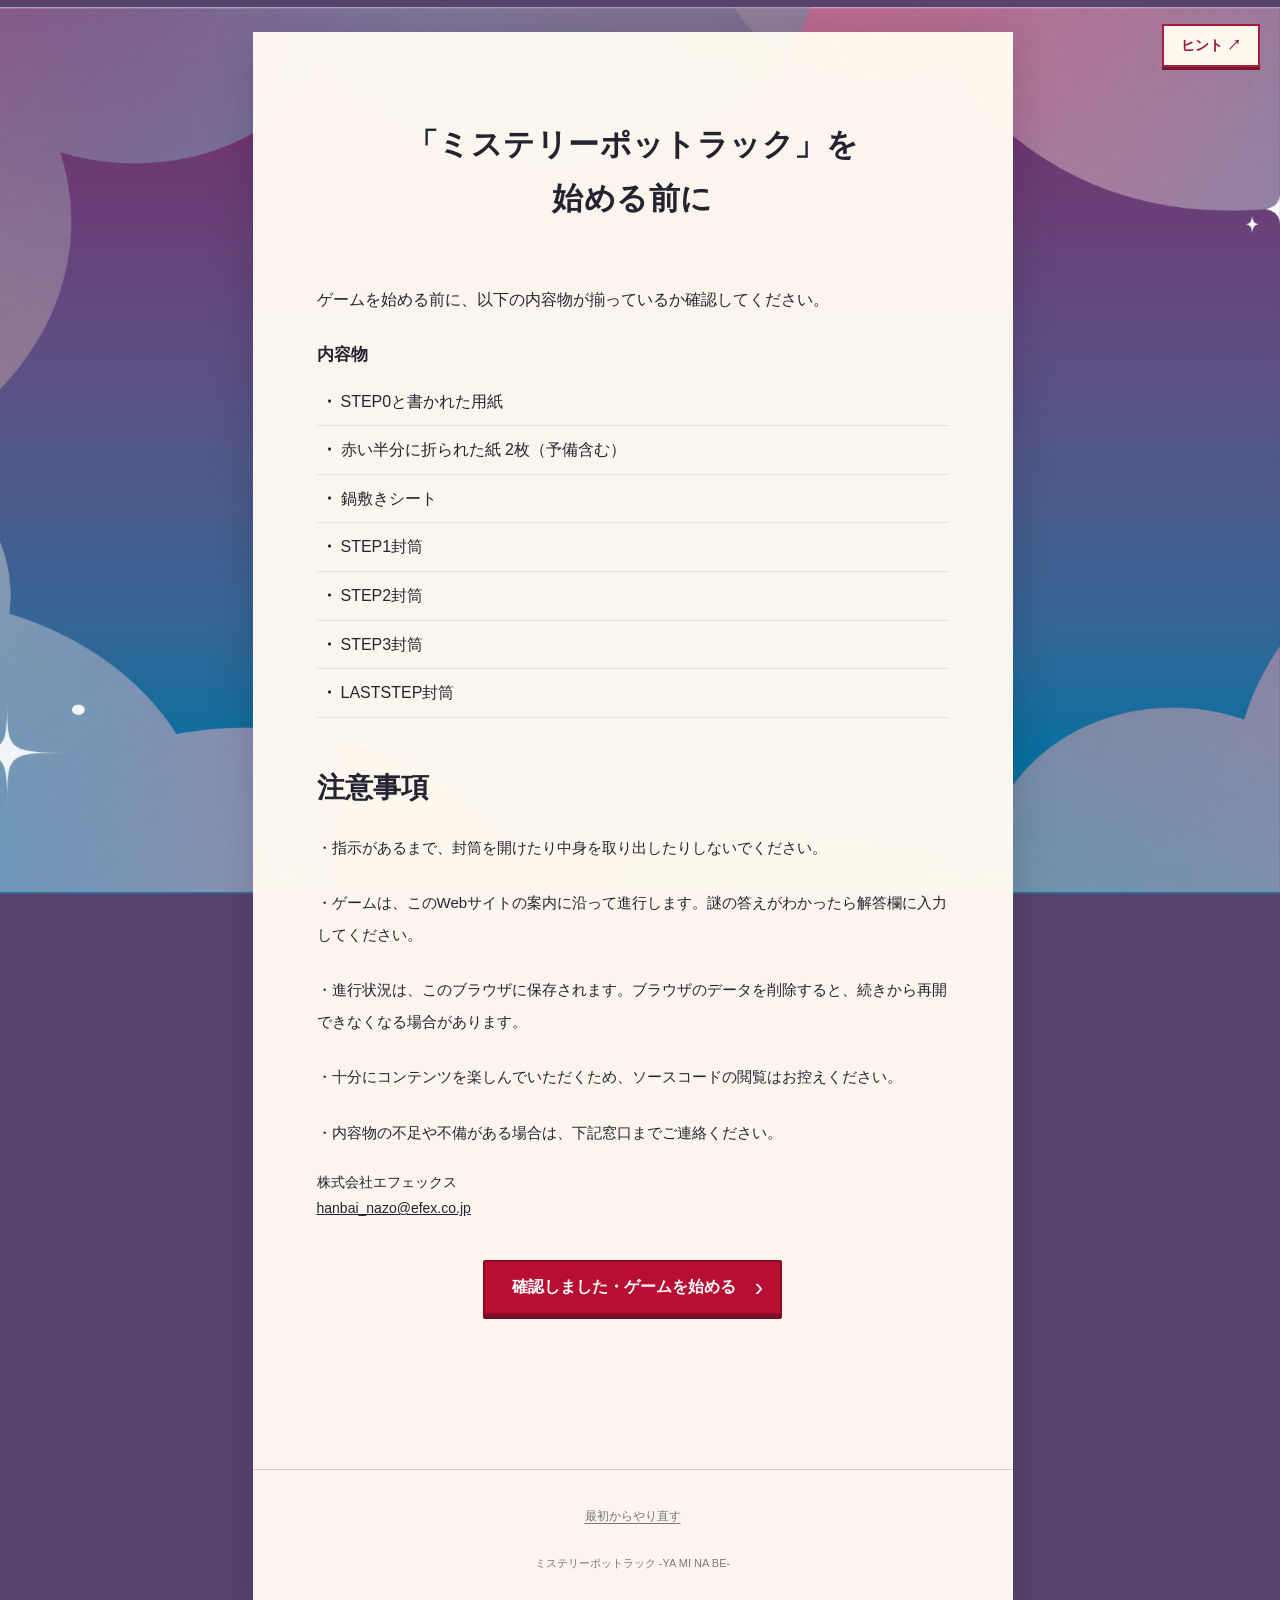
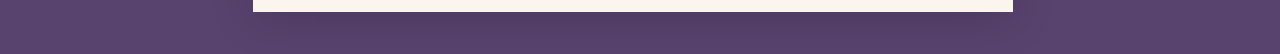
==== commit 2d1a9aa3: "Add files via upload" ====
--- a/index.html
+++ b/index.html
@@ -11,6 +11,7 @@
   <script src="./app.js" defer></script>
 </head>
 <body>
+  <a class="hint-shortcut" href="./hint.html" target="_blank" rel="noopener" aria-label="ヒントページを開く">ヒント <span aria-hidden="true">↗</span></a>
   <main class="page" id="page">
     <div id="game" class="game" aria-live="off"></div>
     <footer class="footer">
--- a/style.css
+++ b/style.css
@@ -204,3 +204,25 @@
  .confirm-card .confirm-heading{font-size:17px}
  .action:not(:disabled){padding-right:44px}
 }
+
+/* v7: 開始案内の呼吸、進行注意、ヒントへの導線 */
+#section-notice h1{margin-bottom:58px;line-height:1.75}
+#section-notice .notice-intro{margin-bottom:28px!important}
+.inventory-heading{font-size:17px!important;text-align:left!important;margin:24px 0 10px!important}
+#section-notice .notice-heading{margin-top:49px!important;margin-bottom:23px!important}
+.notice-text p{margin-bottom:24px!important;line-height:2.1}
+.notice-text p:last-child{margin-bottom:0!important}
+.prep-warning{max-width:520px;margin:28px auto 0!important;font-size:14px;line-height:1.95;color:#9d1737}
+.instruction p{margin:0 0 10px!important}
+.instruction p:last-child{margin-bottom:0!important}
+.instruction-warning{color:#a6193c;font-weight:800}
+.interim-next{display:flex;justify-content:center;margin-top:28px}
+.interim-next .action{min-width:205px}
+.system-help{padding:15px 0 4px;text-align:center}
+.system-help-label{font-size:12px;font-weight:800;color:#705b68;letter-spacing:.03em}
+.system-help p{font-size:clamp(18px,4vw,22px);font-weight:800;margin:22px 0 12px;line-height:1.7}
+.hint-shortcut{position:fixed;z-index:80;top:24px;right:20px;background:#fff9ef;color:#9e1337;border:2px solid #ad1c3d;padding:9px 17px;text-decoration:none;font-weight:800;font-size:14px;line-height:1.5;box-shadow:0 3px 0 #77172e}
+.hint-shortcut:hover{background:#fbe8e7}
+.hint-shortcut:focus-visible{outline:3px solid #3867a4;outline-offset:3px}
+@media(max-width:1020px){.hint-shortcut{top:12px;right:13px}.page{margin-top:85px}}
+@media(max-width:740px){#section-notice h1{margin-bottom:43px}.notice-text p{margin-bottom:20px!important}.page{margin-top:75px}.hint-shortcut{top:12px;right:13px;padding:8px 13px}.prep-warning{font-size:13px}}
